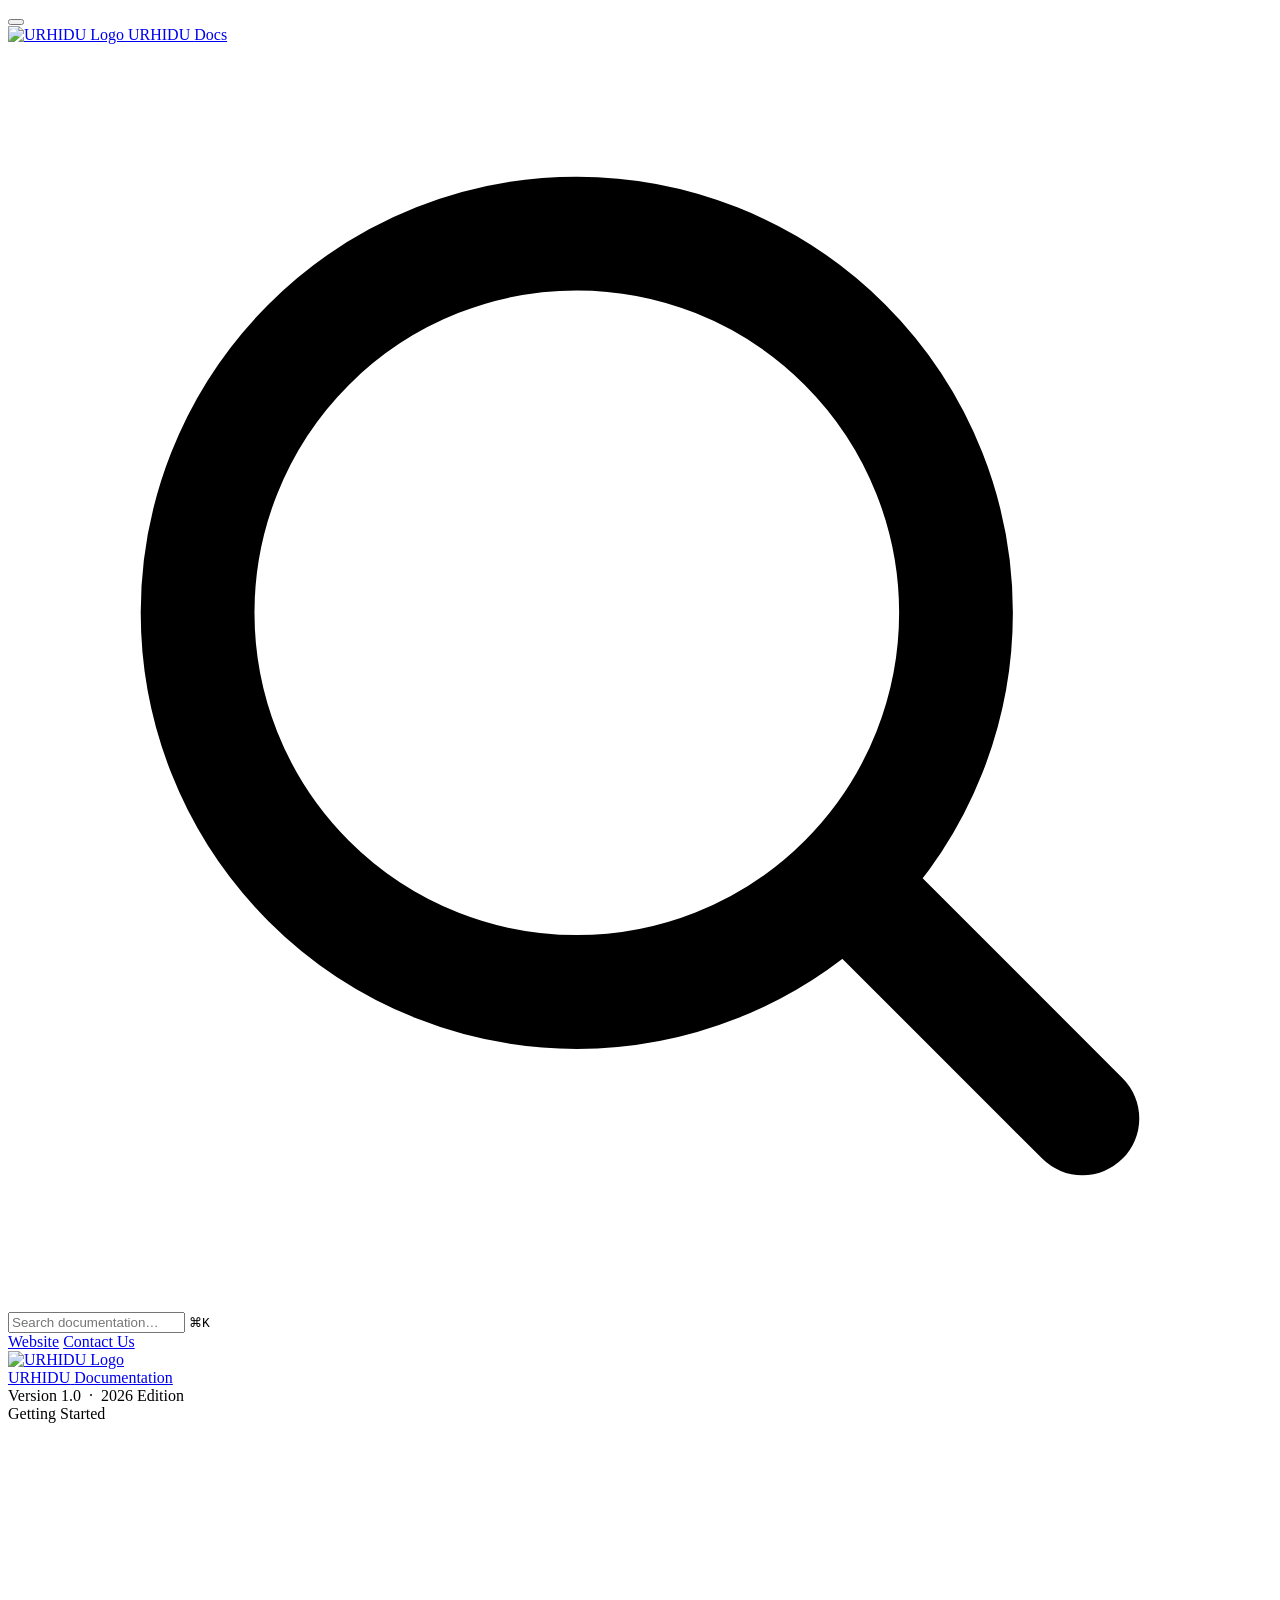
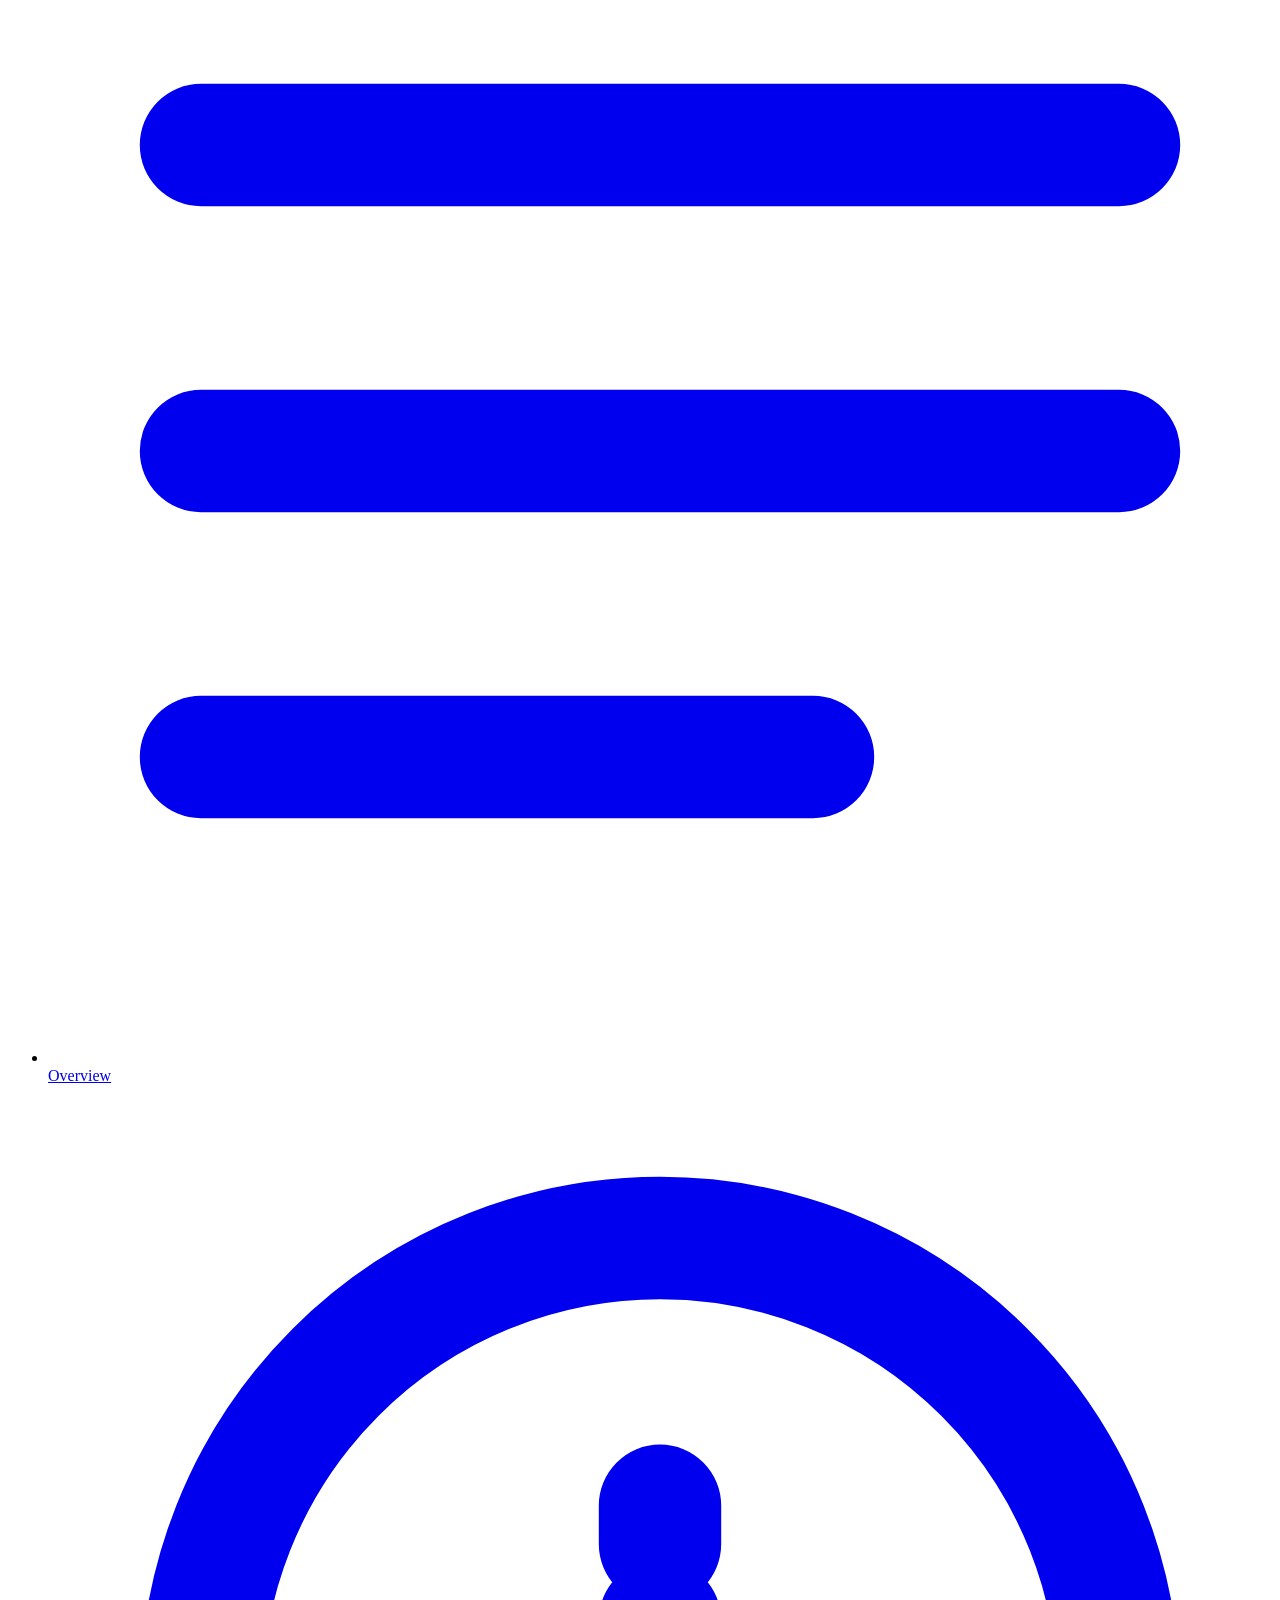
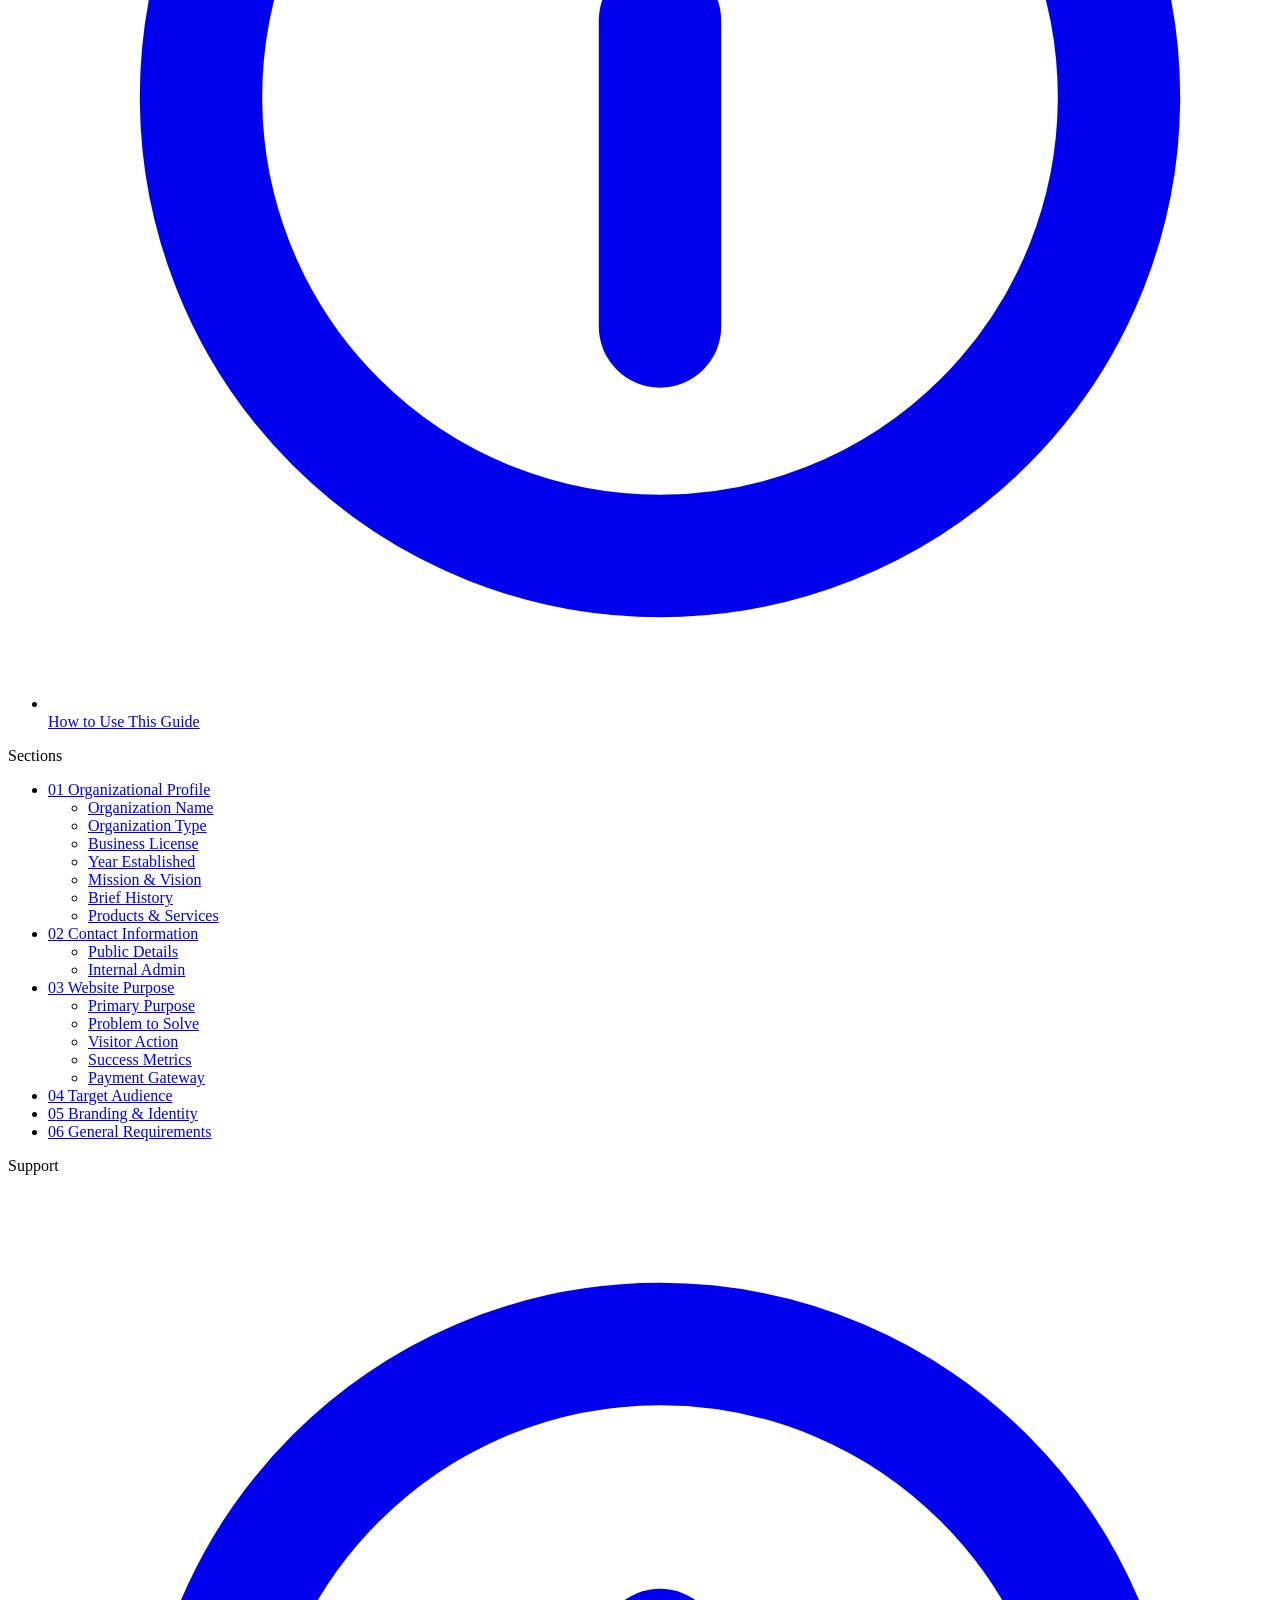
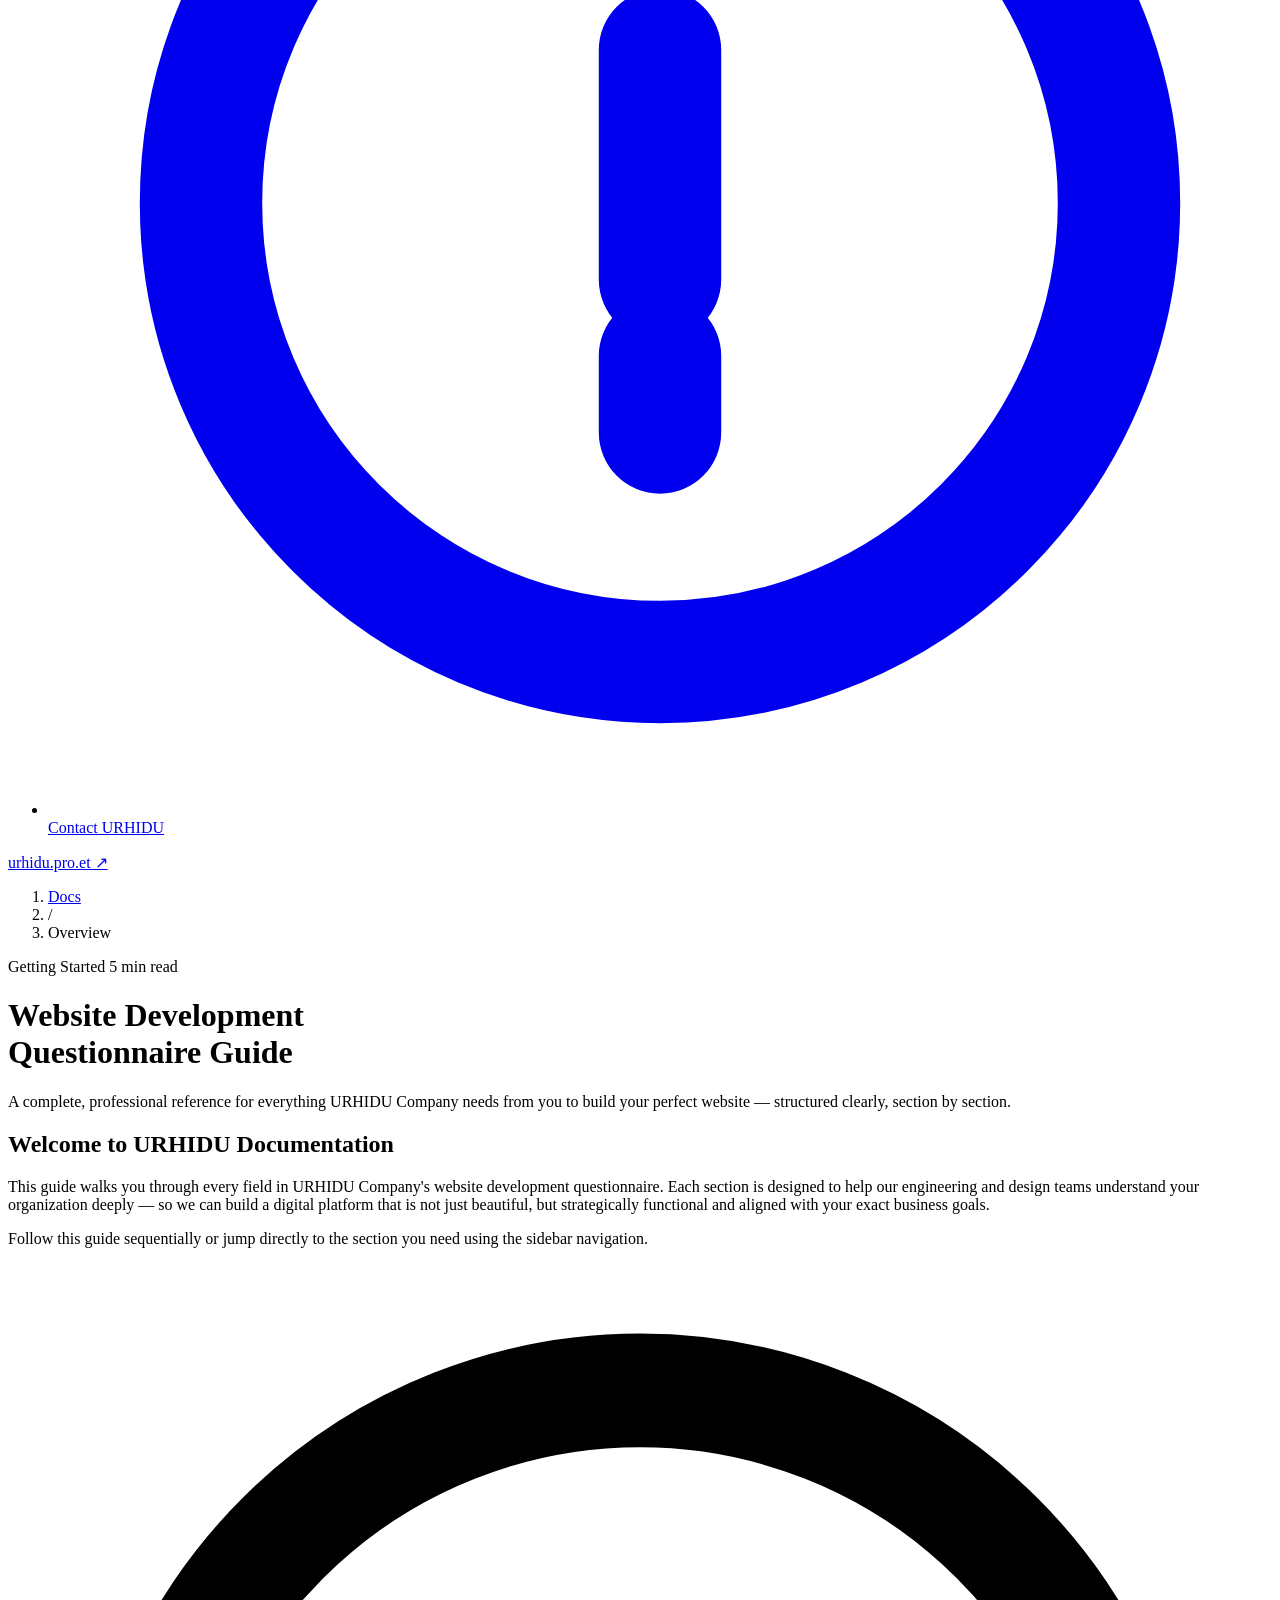
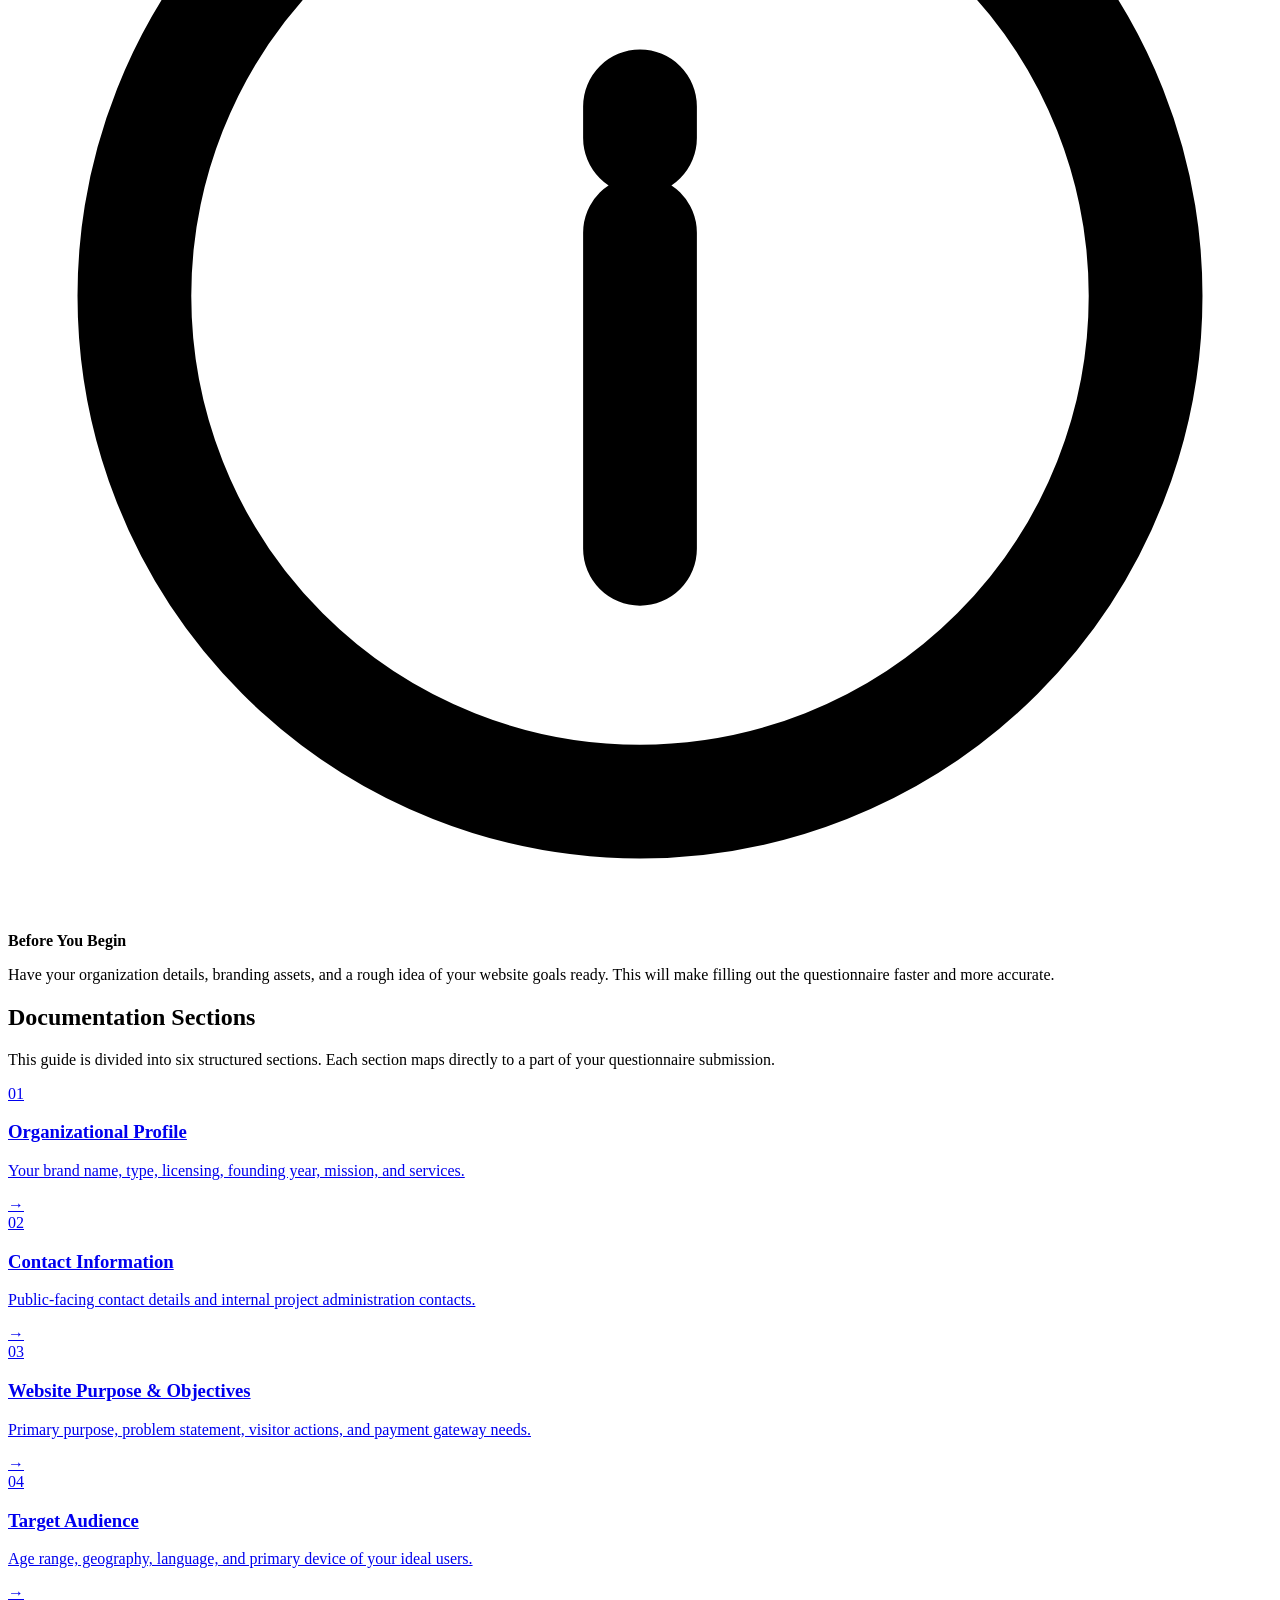
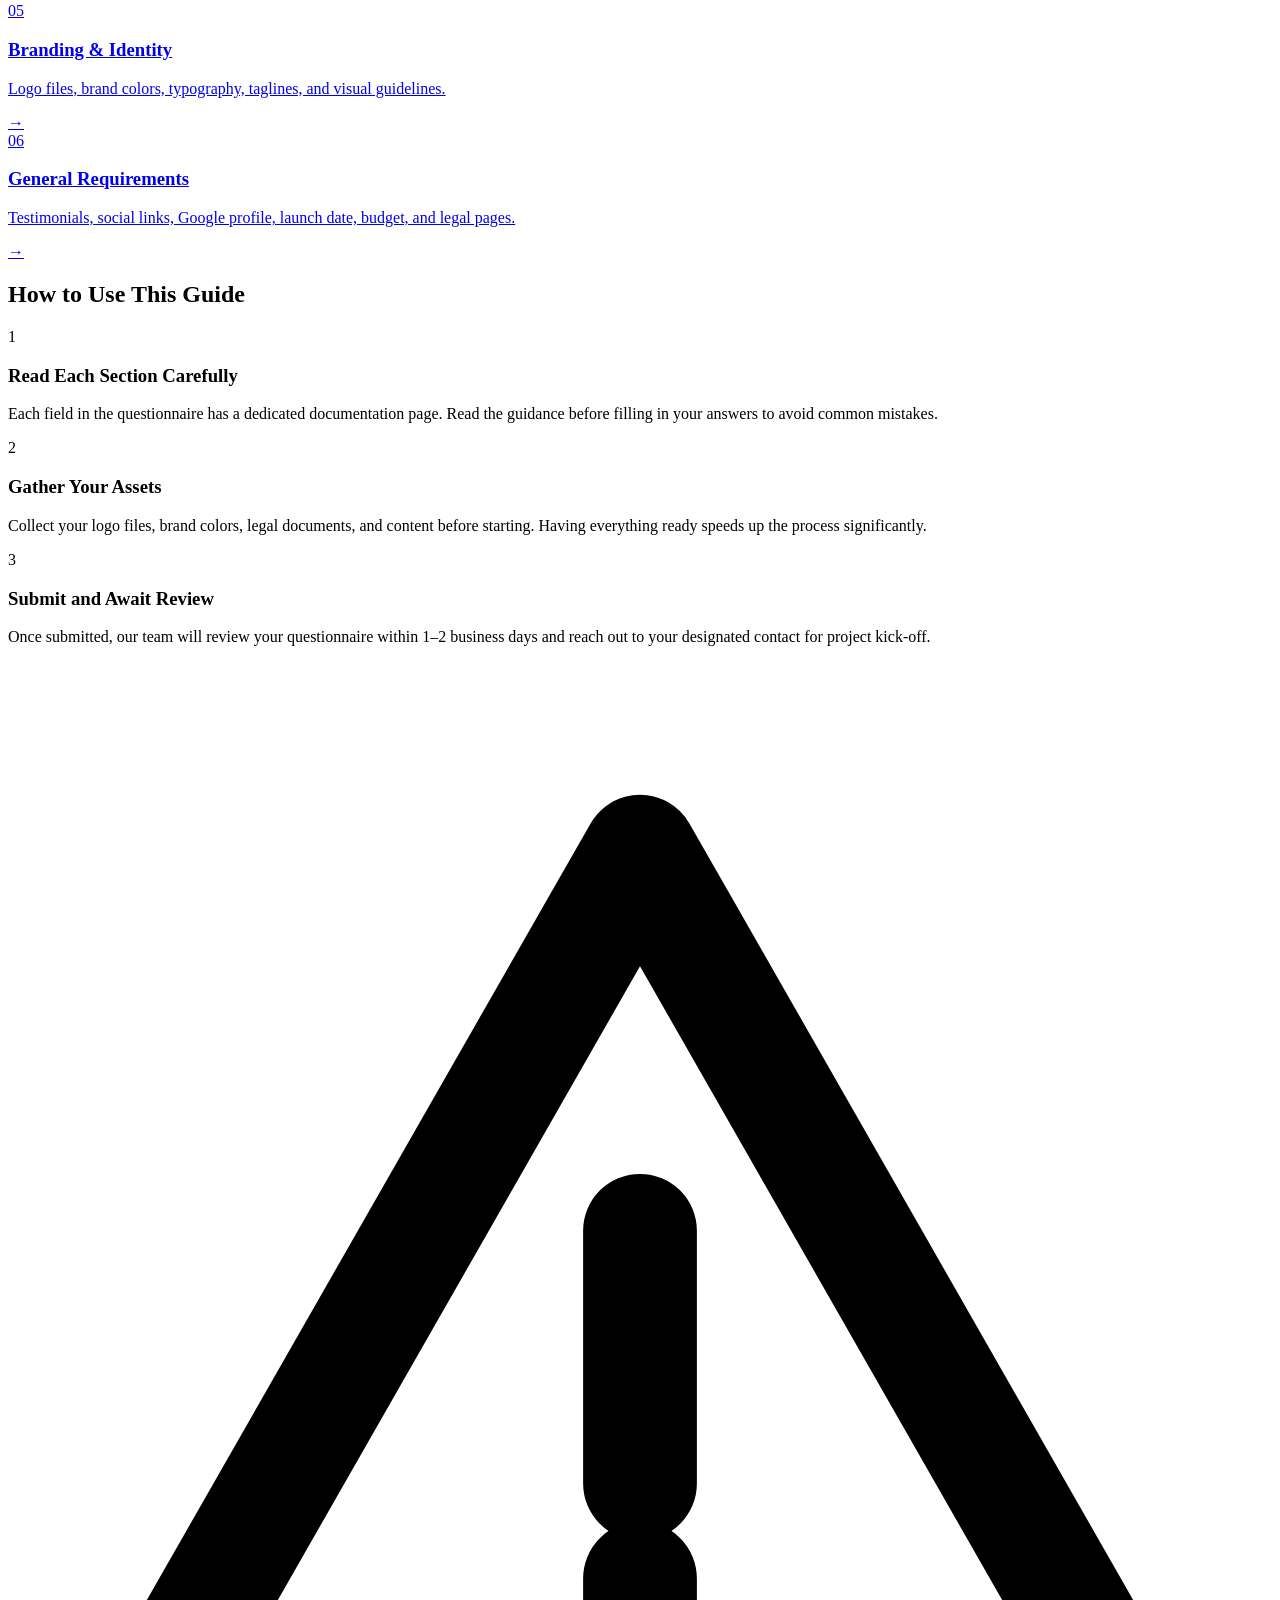
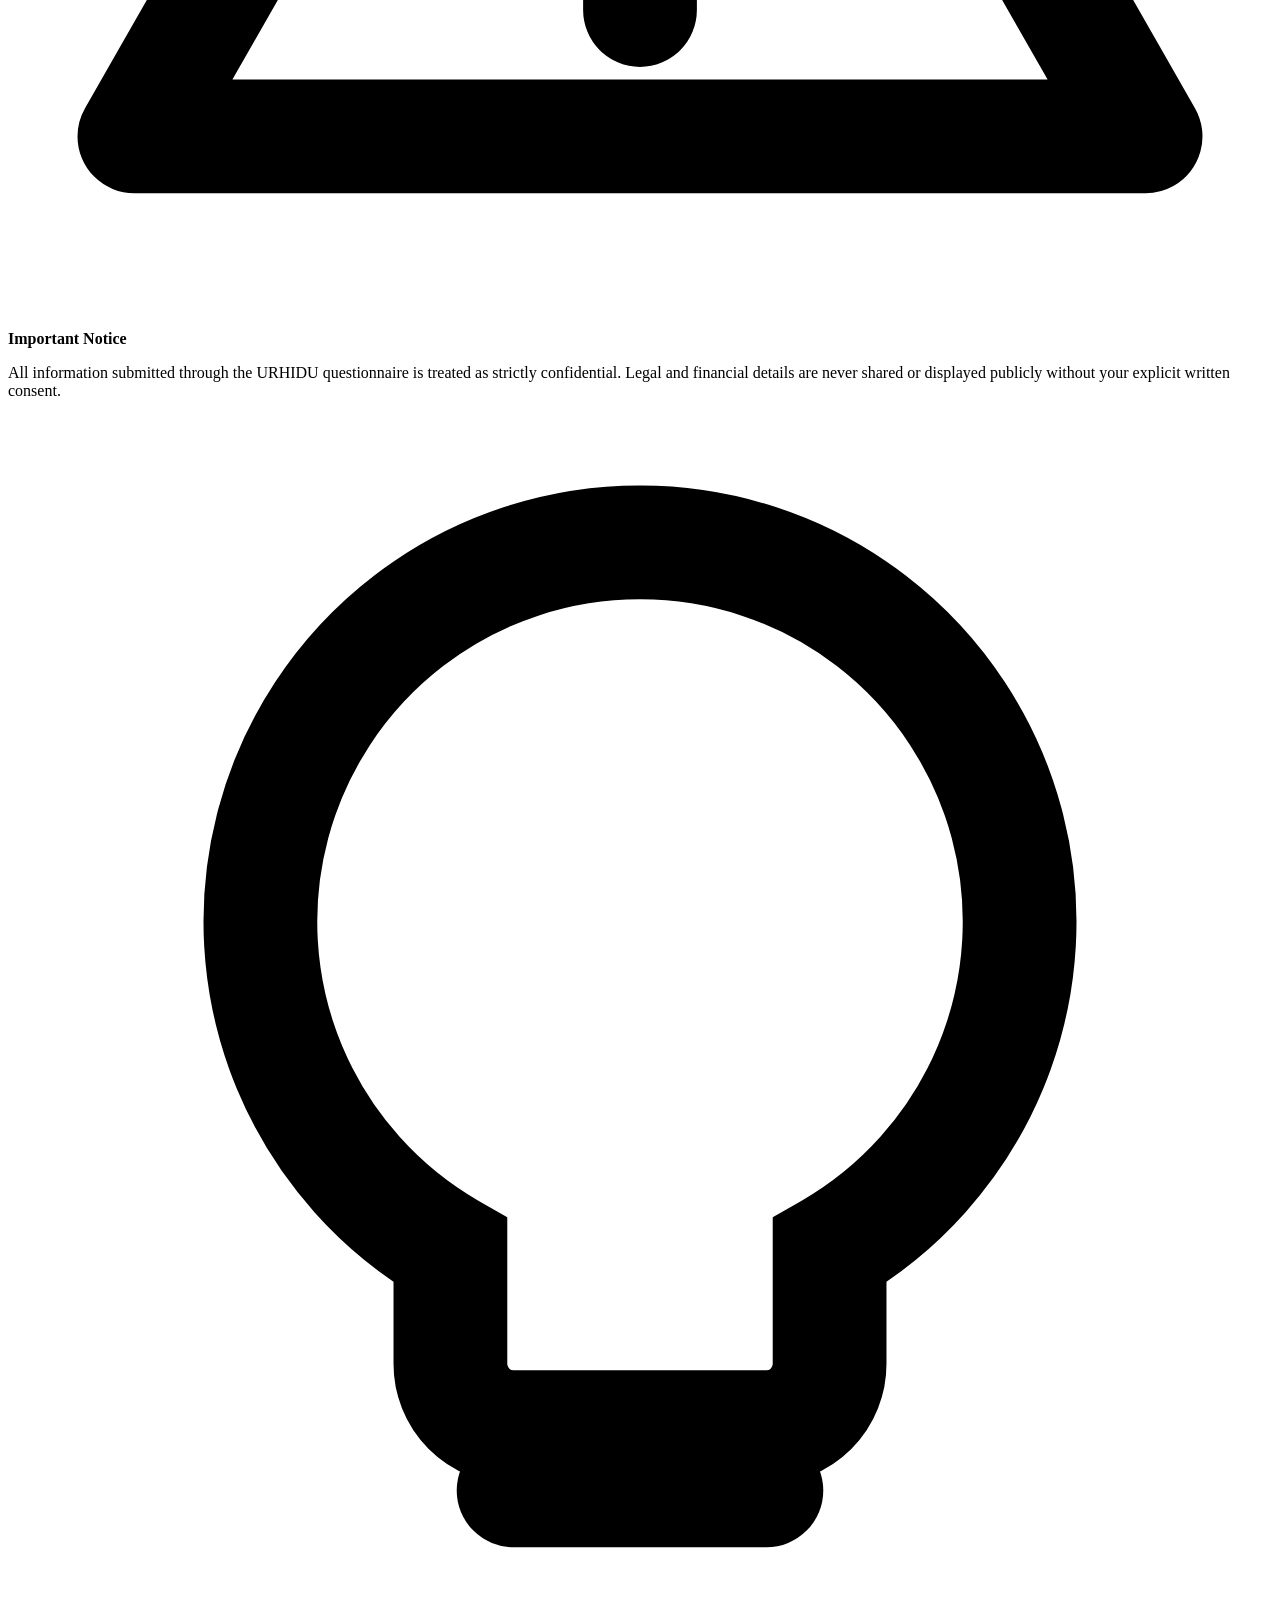
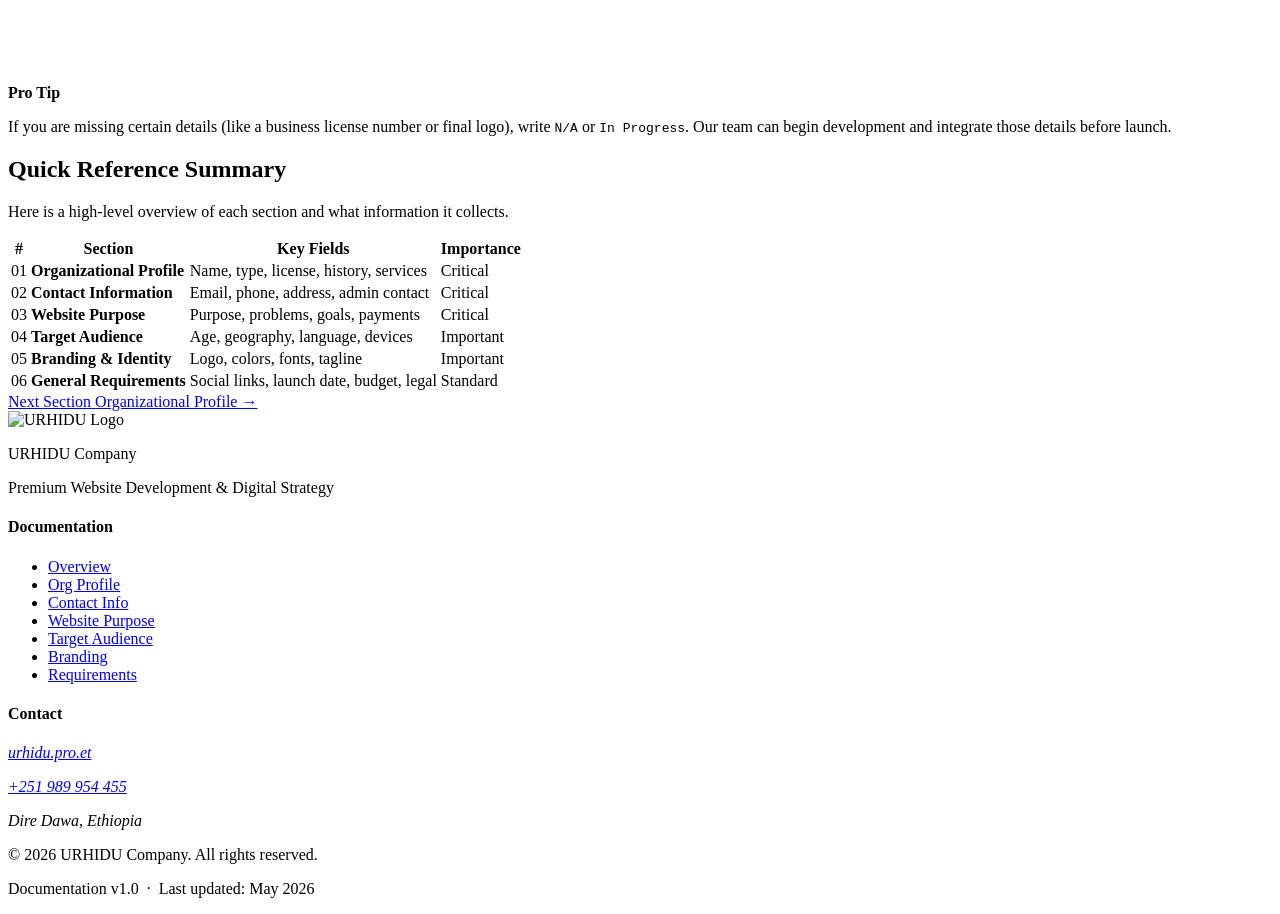
==== index.html @ 6d2ce24e "Add files via upload" ====
<!DOCTYPE html>
<html lang="en">
<head>
  <meta charset="UTF-8" />
  <meta name="viewport" content="width=device-width, initial-scale=1.0" />
  <meta name="description" content="URHIDU Company – Website Development Questionnaire Guide. Professional documentation for clients and partners." />
  <meta name="author" content="URHIDU Company" />
  <meta property="og:title" content="URHIDU Docs – Website Development Questionnaire Guide" />
  <meta property="og:description" content="Complete documentation for URHIDU Company's website development questionnaire process." />
  <meta property="og:type" content="website" />
  <meta property="og:url" content="https://urhidu.pro.et/docs" />
  <title>URHIDU Docs – Website Development Questionnaire</title>
  <link rel="icon" type="image/png" href="assets/logo/logo.png" />
  <link rel="preconnect" href="https://fonts.googleapis.com" />
  <link rel="preconnect" href="https://fonts.gstatic.com" crossorigin />
  <link href="https://fonts.googleapis.com/css2?family=Poppins:wght@300;400;500;600;700&family=Lato:wght@300;400;700&display=swap" rel="stylesheet" />
  <link rel="stylesheet" href="css/style.css" />
  <link rel="stylesheet" href="css/layout.css" />
  <link rel="stylesheet" href="css/components.css" />
  <link rel="stylesheet" href="css/typography.css" />
  <link rel="stylesheet" href="css/responsive.css" />
</head>
<body>

  <!-- TOP HEADER -->
<header class="site-header" role="banner">
    <div class="header-inner">
      <!-- 1. Mobile Menu Button -->
      <button class="menu-toggle" id="menuToggle" aria-label="Toggle navigation" aria-expanded="false">
        <span class="hamburger-line"></span><span class="hamburger-line"></span><span class="hamburger-line"></span>
      </button>

      <!-- 2. Brand & Logo Area (Updated with your 3D PNG Logo) -->
      <div class="header-brand">
        <a href="../index.html" class="header-logo-link" aria-label="URHIDU Docs Home">
          <img src="../assets/logo/logo.png" alt="URHIDU Logo" class="header-logo-svg" />
          <span class="header-brand-name">URHIDU <span class="header-brand-suffix">Docs</span></span>
        </a>
      </div>

      <!-- 3. Search Bar Area (Updated with Dropdown Container) -->
      <div class="header-search-wrap">
        <div class="search-box" role="search">
          <!-- Search Icon -->
          <svg class="search-icon" viewBox="0 0 20 20" fill="none"><circle cx="9" cy="9" r="6" stroke="currentColor" stroke-width="1.8"/><path d="M13.5 13.5L17 17" stroke="currentColor" stroke-width="1.8" stroke-linecap="round"/></svg>
          
          <!-- Input field updated with id="globalSearchInput" -->
          <input type="search" id="globalSearchInput" class="search-input" placeholder="Search documentation…" aria-label="Search documentation" autocomplete="off" />
          <kbd class="search-kbd">⌘K</kbd>
          
          <!-- NEW: This is where the JS will inject the search results -->
          <div id="searchResults" class="search-results-dropdown"></div>
        </div>
      </div>

      <!-- 4. Action Buttons -->
      <nav class="header-actions">
        <a href="https://urhidu.pro.et" class="btn btn-ghost btn-sm" target="_blank" rel="noopener">Website</a>
        <a href="contact-information.html" class="btn btn-gold btn-sm">Contact Us</a>
      </nav>
    </div>
  </header>

  <!-- LAYOUT WRAPPER -->
  <div class="layout-wrapper">

    <!-- SIDEBAR OVERLAY -->
    <div class="sidebar-overlay" id="sidebarOverlay" aria-hidden="true"></div>

    <!-- LEFT SIDEBAR -->
    <aside class="sidebar" id="sidebar" role="navigation" aria-label="Documentation navigation">
      <div class="sidebar-inner">
        <div class="sidebar-logo-wrap">
          <a href="index.html" class="sidebar-logo-link">
           <img src="../assets/logo/logo.png" alt="URHIDU Logo" class="sidebar-logo-svg" />
            <div class="sidebar-brand-text">
              <span class="sidebar-brand-name">URHIDU</span>
              <span class="sidebar-brand-sub">Documentation</span>
            </div>
          </a>
        </div>

        <div class="sidebar-version-badge">
          <span class="version-dot"></span>
          <span>Version 1.0 &nbsp;·&nbsp; 2026 Edition</span>
        </div>

        <nav class="sidebar-nav" aria-label="Sections">

          <div class="nav-group">
            <span class="nav-group-label">Getting Started</span>
            <ul class="nav-list" role="list">
              <li class="nav-item nav-item--active">
                <a href="index.html" class="nav-link nav-link--active" aria-current="page">
                  <svg class="nav-icon" viewBox="0 0 16 16" fill="none" aria-hidden="true"><path d="M2 4h12M2 8h12M2 12h8" stroke="currentColor" stroke-width="1.6" stroke-linecap="round"/></svg>
                  Overview
                </a>
              </li>
              <li class="nav-item">
                <a href="#how-to-use" class="nav-link">
                  <svg class="nav-icon" viewBox="0 0 16 16" fill="none" aria-hidden="true"><circle cx="8" cy="8" r="6" stroke="currentColor" stroke-width="1.6"/><path d="M8 7v4M8 5.5v.5" stroke="currentColor" stroke-width="1.6" stroke-linecap="round"/></svg>
                  How to Use This Guide
                </a>
              </li>
            </ul>
          </div>

          <div class="nav-group">
            <span class="nav-group-label">Sections</span>
            <ul class="nav-list" role="list">
              <li class="nav-item">
                <a href="pages/organization-profile.html" class="nav-link">
                  <span class="nav-number">01</span>
                  Organizational Profile
                </a>
                <ul class="nav-sub-list" role="list">
                  <li><a href="pages/organization-profile.html#org-name" class="nav-sub-link">Organization Name</a></li>
                  <li><a href="pages/organization-profile.html#org-type" class="nav-sub-link">Organization Type</a></li>
                  <li><a href="pages/organization-profile.html#license" class="nav-sub-link">Business License</a></li>
                  <li><a href="pages/organization-profile.html#year" class="nav-sub-link">Year Established</a></li>
                  <li><a href="pages/organization-profile.html#mission" class="nav-sub-link">Mission & Vision</a></li>
                  <li><a href="pages/organization-profile.html#history" class="nav-sub-link">Brief History</a></li>
                  <li><a href="pages/organization-profile.html#services" class="nav-sub-link">Products & Services</a></li>
                </ul>
              </li>
              <li class="nav-item">
                <a href="pages/contact-information.html" class="nav-link">
                  <span class="nav-number">02</span>
                  Contact Information
                </a>
                <ul class="nav-sub-list" role="list">
                  <li><a href="pages/contact-information.html#public-contact" class="nav-sub-link">Public Details</a></li>
                  <li><a href="pages/contact-information.html#internal-contact" class="nav-sub-link">Internal Admin</a></li>
                </ul>
              </li>
              <li class="nav-item">
                <a href="pages/website-purpose.html" class="nav-link">
                  <span class="nav-number">03</span>
                  Website Purpose
                </a>
                <ul class="nav-sub-list" role="list">
                  <li><a href="pages/website-purpose.html#primary-purpose" class="nav-sub-link">Primary Purpose</a></li>
                  <li><a href="pages/website-purpose.html#problem" class="nav-sub-link">Problem to Solve</a></li>
                  <li><a href="pages/website-purpose.html#visitor-action" class="nav-sub-link">Visitor Action</a></li>
                  <li><a href="pages/website-purpose.html#success" class="nav-sub-link">Success Metrics</a></li>
                  <li><a href="pages/website-purpose.html#payment" class="nav-sub-link">Payment Gateway</a></li>
                </ul>
              </li>
              <li class="nav-item">
                <a href="pages/target-audience.html" class="nav-link">
                  <span class="nav-number">04</span>
                  Target Audience
                </a>
              </li>
              <li class="nav-item">
                <a href="pages/branding-identity.html" class="nav-link">
                  <span class="nav-number">05</span>
                  Branding & Identity
                </a>
              </li>
              <li class="nav-item">
                <a href="pages/required-questions.html" class="nav-link">
                  <span class="nav-number">06</span>
                  General Requirements
                </a>
              </li>
            </ul>
          </div>

          <div class="nav-group">
            <span class="nav-group-label">Support</span>
            <ul class="nav-list" role="list">
              <li class="nav-item">
                <a href="pages/contact-information.html" class="nav-link">
                  <svg class="nav-icon" viewBox="0 0 16 16" fill="none" aria-hidden="true"><path d="M8 2C4.69 2 2 4.69 2 8s2.69 6 6 6 6-2.69 6-6-2.69-6-6-6zm0 9v-1m0-4v3" stroke="currentColor" stroke-width="1.6" stroke-linecap="round"/></svg>
                  Contact URHIDU
                </a>
              </li>
            </ul>
          </div>

        </nav>

        <div class="sidebar-footer">
          <a href="https://urhidu.pro.et" class="sidebar-footer-link" target="_blank" rel="noopener">urhidu.pro.et ↗</a>
        </div>
      </div>
    </aside>

    <!-- MAIN CONTENT -->
    <main class="main-content" id="main" role="main">
      <div class="content-inner">

        <!-- BREADCRUMB -->
        <nav class="breadcrumb" aria-label="Breadcrumb">
          <ol class="breadcrumb-list" role="list">
            <li class="breadcrumb-item"><a href="index.html" class="breadcrumb-link">Docs</a></li>
            <li class="breadcrumb-sep" aria-hidden="true">/</li>
            <li class="breadcrumb-item breadcrumb-item--current" aria-current="page">Overview</li>
          </ol>
        </nav>

        <!-- ARTICLE HEADER -->
        <header class="article-header">
          <div class="article-meta">
            <span class="article-tag">Getting Started</span>
            <span class="article-read-time">5 min read</span>
          </div>
          <h1 class="article-title">Website Development<br/>Questionnaire Guide</h1>
          <p class="article-subtitle">A complete, professional reference for everything URHIDU Company needs from you to build your perfect website — structured clearly, section by section.</p>
          <div class="article-divider" aria-hidden="true"></div>
        </header>

        <!-- INTRO CONTENT -->
        <section class="content-section" aria-labelledby="intro-heading">
          <h2 class="section-heading" id="intro-heading">Welcome to URHIDU Documentation</h2>
          <p class="body-text">This guide walks you through every field in URHIDU Company's website development questionnaire. Each section is designed to help our engineering and design teams understand your organization deeply — so we can build a digital platform that is not just beautiful, but strategically functional and aligned with your exact business goals.</p>
          <p class="body-text">Follow this guide sequentially or jump directly to the section you need using the sidebar navigation.</p>
        </section>

        <!-- INFO BOX -->
        <div class="info-box" role="note">
          <div class="info-box-icon" aria-hidden="true">
            <svg viewBox="0 0 20 20" fill="none"><circle cx="10" cy="10" r="8" stroke="currentColor" stroke-width="1.8"/><path d="M10 9v5M10 7v.5" stroke="currentColor" stroke-width="1.8" stroke-linecap="round"/></svg>
          </div>
          <div class="info-box-content">
            <strong class="info-box-title">Before You Begin</strong>
            <p>Have your organization details, branding assets, and a rough idea of your website goals ready. This will make filling out the questionnaire faster and more accurate.</p>
          </div>
        </div>

        <!-- SECTION CARDS GRID -->
        <section class="content-section" aria-labelledby="sections-heading">
          <h2 class="section-heading" id="sections-heading">Documentation Sections</h2>
          <p class="body-text">This guide is divided into six structured sections. Each section maps directly to a part of your questionnaire submission.</p>

          <div class="card-grid">
            <a href="pages/organization-profile.html" class="doc-card">
              <div class="doc-card-number">01</div>
              <h3 class="doc-card-title">Organizational Profile</h3>
              <p class="doc-card-desc">Your brand name, type, licensing, founding year, mission, and services.</p>
              <span class="doc-card-arrow" aria-hidden="true">→</span>
            </a>
            <a href="pages/contact-information.html" class="doc-card">
              <div class="doc-card-number">02</div>
              <h3 class="doc-card-title">Contact Information</h3>
              <p class="doc-card-desc">Public-facing contact details and internal project administration contacts.</p>
              <span class="doc-card-arrow" aria-hidden="true">→</span>
            </a>
            <a href="pages/website-purpose.html" class="doc-card">
              <div class="doc-card-number">03</div>
              <h3 class="doc-card-title">Website Purpose & Objectives</h3>
              <p class="doc-card-desc">Primary purpose, problem statement, visitor actions, and payment gateway needs.</p>
              <span class="doc-card-arrow" aria-hidden="true">→</span>
            </a>
            <a href="pages/target-audience.html" class="doc-card">
              <div class="doc-card-number">04</div>
              <h3 class="doc-card-title">Target Audience</h3>
              <p class="doc-card-desc">Age range, geography, language, and primary device of your ideal users.</p>
              <span class="doc-card-arrow" aria-hidden="true">→</span>
            </a>
            <a href="pages/branding-identity.html" class="doc-card">
              <div class="doc-card-number">05</div>
              <h3 class="doc-card-title">Branding & Identity</h3>
              <p class="doc-card-desc">Logo files, brand colors, typography, taglines, and visual guidelines.</p>
              <span class="doc-card-arrow" aria-hidden="true">→</span>
            </a>
            <a href="pages/required-questions.html" class="doc-card">
              <div class="doc-card-number">06</div>
              <h3 class="doc-card-title">General Requirements</h3>
              <p class="doc-card-desc">Testimonials, social links, Google profile, launch date, budget, and legal pages.</p>
              <span class="doc-card-arrow" aria-hidden="true">→</span>
            </a>
          </div>
        </section>

        <!-- HOW TO USE -->
        <section class="content-section" id="how-to-use" aria-labelledby="howto-heading">
          <h2 class="section-heading" id="howto-heading">How to Use This Guide</h2>

          <div class="step-guide">
            <div class="step-item">
              <div class="step-number" aria-hidden="true">1</div>
              <div class="step-body">
                <h3 class="step-title">Read Each Section Carefully</h3>
                <p class="step-desc">Each field in the questionnaire has a dedicated documentation page. Read the guidance before filling in your answers to avoid common mistakes.</p>
              </div>
            </div>
            <div class="step-item">
              <div class="step-number" aria-hidden="true">2</div>
              <div class="step-body">
                <h3 class="step-title">Gather Your Assets</h3>
                <p class="step-desc">Collect your logo files, brand colors, legal documents, and content before starting. Having everything ready speeds up the process significantly.</p>
              </div>
            </div>
            <div class="step-item">
              <div class="step-number" aria-hidden="true">3</div>
              <div class="step-body">
                <h3 class="step-title">Submit and Await Review</h3>
                <p class="step-desc">Once submitted, our team will review your questionnaire within 1–2 business days and reach out to your designated contact for project kick-off.</p>
              </div>
            </div>
          </div>
        </section>

        <!-- WARNING BOX -->
        <div class="warning-box" role="alert">
          <div class="warning-box-icon" aria-hidden="true">
            <svg viewBox="0 0 20 20" fill="none"><path d="M10 3L18 17H2L10 3z" stroke="currentColor" stroke-width="1.8" stroke-linejoin="round"/><path d="M10 9v4M10 14.5v.5" stroke="currentColor" stroke-width="1.8" stroke-linecap="round"/></svg>
          </div>
          <div class="warning-box-content">
            <strong class="warning-box-title">Important Notice</strong>
            <p>All information submitted through the URHIDU questionnaire is treated as strictly confidential. Legal and financial details are never shared or displayed publicly without your explicit written consent.</p>
          </div>
        </div>

        <!-- TIP BOX -->
        <div class="tip-box" role="note">
          <div class="tip-box-icon" aria-hidden="true">
            <svg viewBox="0 0 20 20" fill="none"><path d="M10 2a6 6 0 0 1 3 11.2V15a1 1 0 0 1-1 1H8a1 1 0 0 1-1-1v-1.8A6 6 0 0 1 10 2z" stroke="currentColor" stroke-width="1.8"/><path d="M8 17h4" stroke="currentColor" stroke-width="1.8" stroke-linecap="round"/></svg>
          </div>
          <div class="tip-box-content">
            <strong class="tip-box-title">Pro Tip</strong>
            <p>If you are missing certain details (like a business license number or final logo), write <code class="inline-code">N/A</code> or <code class="inline-code">In Progress</code>. Our team can begin development and integrate those details before launch.</p>
          </div>
        </div>

        <!-- QUICK REFERENCE TABLE -->
        <section class="content-section" aria-labelledby="table-heading">
          <h2 class="section-heading" id="table-heading">Quick Reference Summary</h2>
          <p class="body-text">Here is a high-level overview of each section and what information it collects.</p>

          <div class="table-wrap" role="region" aria-label="Sections summary table" tabindex="0">
            <table class="data-table">
              <thead>
                <tr>
                  <th scope="col">#</th>
                  <th scope="col">Section</th>
                  <th scope="col">Key Fields</th>
                  <th scope="col">Importance</th>
                </tr>
              </thead>
              <tbody>
                <tr>
                  <td><span class="table-badge">01</span></td>
                  <td><strong>Organizational Profile</strong></td>
                  <td>Name, type, license, history, services</td>
                  <td><span class="importance-high">Critical</span></td>
                </tr>
                <tr>
                  <td><span class="table-badge">02</span></td>
                  <td><strong>Contact Information</strong></td>
                  <td>Email, phone, address, admin contact</td>
                  <td><span class="importance-high">Critical</span></td>
                </tr>
                <tr>
                  <td><span class="table-badge">03</span></td>
                  <td><strong>Website Purpose</strong></td>
                  <td>Purpose, problems, goals, payments</td>
                  <td><span class="importance-high">Critical</span></td>
                </tr>
                <tr>
                  <td><span class="table-badge">04</span></td>
                  <td><strong>Target Audience</strong></td>
                  <td>Age, geography, language, devices</td>
                  <td><span class="importance-med">Important</span></td>
                </tr>
                <tr>
                  <td><span class="table-badge">05</span></td>
                  <td><strong>Branding & Identity</strong></td>
                  <td>Logo, colors, fonts, tagline</td>
                  <td><span class="importance-med">Important</span></td>
                </tr>
                <tr>
                  <td><span class="table-badge">06</span></td>
                  <td><strong>General Requirements</strong></td>
                  <td>Social links, launch date, budget, legal</td>
                  <td><span class="importance-low">Standard</span></td>
                </tr>
              </tbody>
            </table>
          </div>
        </section>

        <!-- ARTICLE NAV -->
        <nav class="article-nav" aria-label="Article navigation">
          <div class="article-nav-placeholder"></div>
          <a href="pages/organization-profile.html" class="article-nav-next">
            <span class="article-nav-label">Next Section</span>
            <span class="article-nav-title">Organizational Profile →</span>
          </a>
        </nav>

      </div><!-- /.content-inner -->
    </main>

  </div><!-- /.layout-wrapper -->

  <!-- FOOTER -->
<footer class="site-footer" role="contentinfo">
    <div class="footer-inner">
      
      <div class="footer-brand">
        <!-- Updated: Your new 3D PNG logo replacing the SVG -->
        <img src="assets/logo/logo.png" alt="URHIDU Logo" class="footer-logo" />
        
        <div>
          <p class="footer-company">URHIDU Company</p>
          <p class="footer-tagline">Premium Website Development &amp; Digital Strategy</p>
        </div>
      </div>
      
      <div class="footer-links-grid">
        <div class="footer-col">
          <h4 class="footer-col-title">Documentation</h4>
          <ul class="footer-link-list" role="list">
            <li><a href="../index.html" class="footer-link">Overview</a></li>
            <li><a href="organization-profile.html" class="footer-link">Org Profile</a></li>
            <li><a href="contact-information.html" class="footer-link">Contact Info</a></li>
            <li><a href="website-purpose.html" class="footer-link">Website Purpose</a></li>
            <li><a href="target-audience.html" class="footer-link">Target Audience</a></li>
            <li><a href="branding-identity.html" class="footer-link">Branding</a></li>
            <li><a href="required-questions.html" class="footer-link">Requirements</a></li>
          </ul>
        </div>
        
        <div class="footer-col">
          <h4 class="footer-col-title">Contact</h4>
          <address class="footer-address">
            <p><a href="https://urhidu.pro.et" class="footer-link" target="_blank" rel="noopener">urhidu.pro.et</a></p>
            <p><a href="tel:+251989954455" class="footer-link">+251 989 954 455</a></p>
            <p>Dire Dawa, Ethiopia</p>
          </address>
        </div>
      </div>
      
    </div>
    
    <div class="footer-bottom">
      <p class="footer-copy">© 2026 URHIDU Company. All rights reserved.</p>
      <p class="footer-meta">Documentation v1.0 &nbsp;·&nbsp; Last updated: May 2026</p>
    </div>
  </footer>

  <script>
    // Sidebar toggle
    const menuToggle = document.getElementById('menuToggle');
    const sidebar = document.getElementById('sidebar');
    const overlay = document.getElementById('sidebarOverlay');
    function toggleSidebar(open) {
      sidebar.classList.toggle('sidebar--open', open);
      overlay.classList.toggle('overlay--visible', open);
      menuToggle.setAttribute('aria-expanded', String(open));
      document.body.classList.toggle('no-scroll', open);
    }
    menuToggle.addEventListener('click', () => {
      const isOpen = sidebar.classList.contains('sidebar--open');
      toggleSidebar(!isOpen);
    });
    overlay.addEventListener('click', () => toggleSidebar(false));
    // Sidebar sub-nav toggle
    document.querySelectorAll('.nav-link').forEach(link => {
      link.addEventListener('click', function() {
        const parent = this.closest('.nav-item');
        if (parent && parent.querySelector('.nav-sub-list')) {
          parent.classList.toggle('nav-item--expanded');
        }
      });
    });
  </script>
  
  <script src="/js/search.js"></script>


</body>
</html>
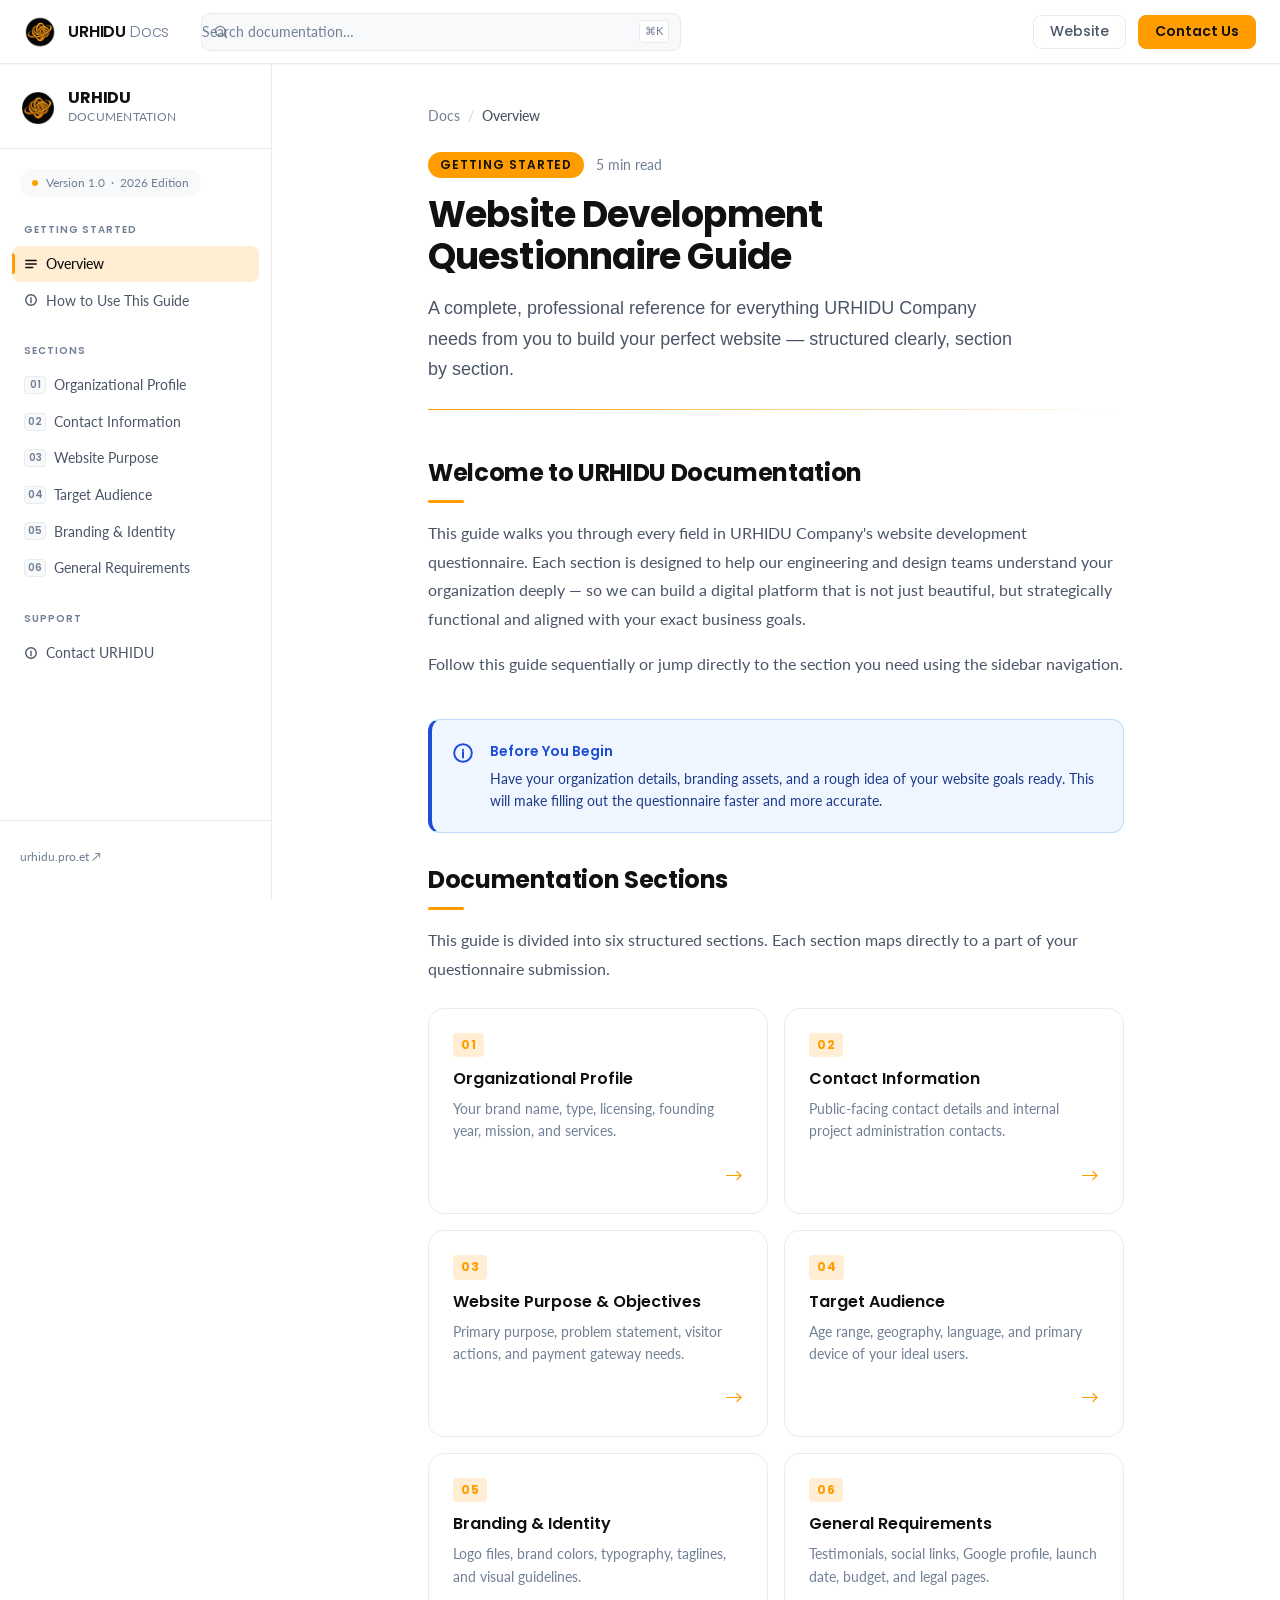
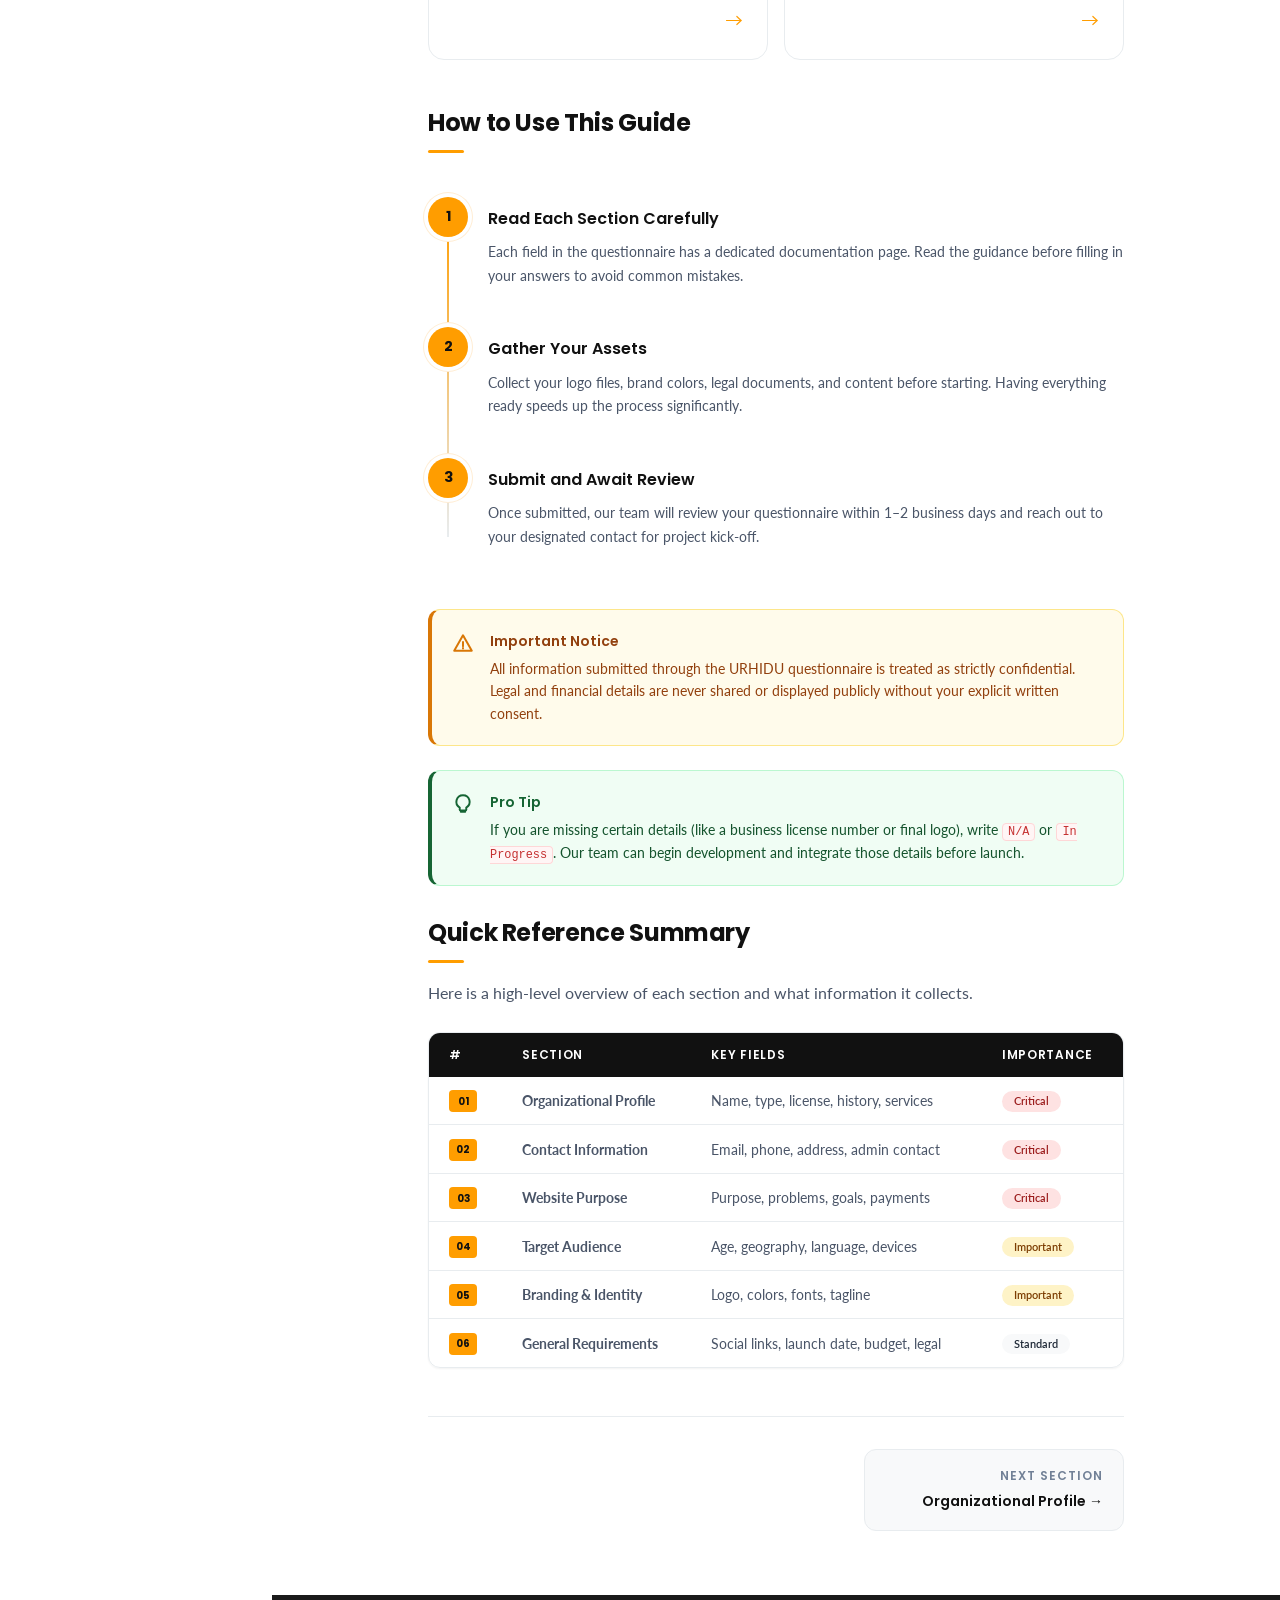
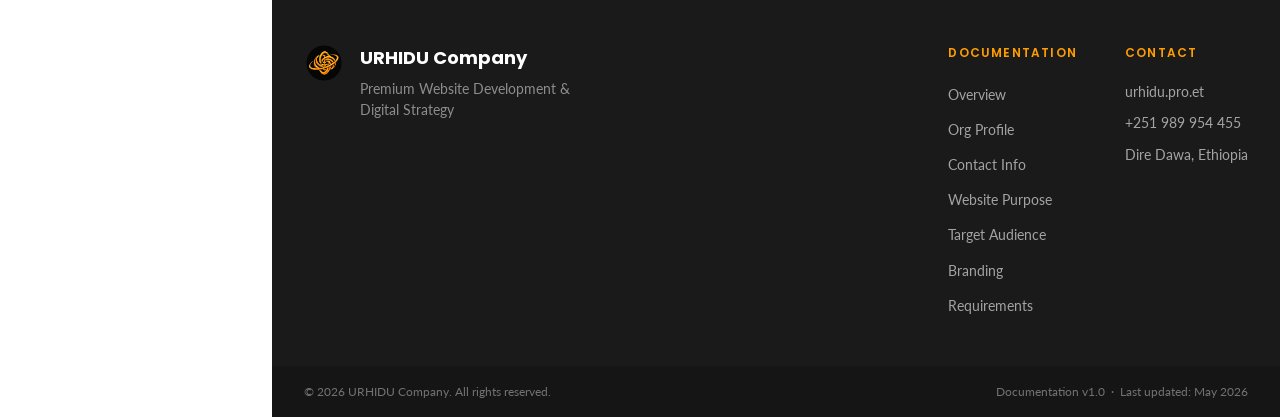
==== commit f81603ba: "Home page" ====
--- a/index.html
+++ b/index.html
@@ -32,8 +32,8 @@
 
       <!-- 2. Brand & Logo Area (Updated with your 3D PNG Logo) -->
       <div class="header-brand">
-        <a href="../index.html" class="header-logo-link" aria-label="URHIDU Docs Home">
-          <img src="../assets/logo/logo.png" alt="URHIDU Logo" class="header-logo-svg" />
+        <a href="index.html" class="header-logo-link" aria-label="URHIDU Docs Home">
+          <img src="assets/logo/logo.png" alt="URHIDU Logo" class="header-logo-svg" />
           <span class="header-brand-name">URHIDU <span class="header-brand-suffix">Docs</span></span>
         </a>
       </div>
--- a/css/style.css
+++ b/css/style.css
@@ -0,0 +1,167 @@
+/* ============================================================
+   css/style.css — URHIDU Documentation
+   CSS Variables, Reset, Base
+   ============================================================ */
+
+:root {
+  /* Brand Colors */
+  --color-gold:          #FF9D00;
+  --color-gold-light:    #FFEDD4;
+  --color-gold-dark:     #FF9D00;
+  --color-dark:          #111111;
+  --color-dark-soft:     #1A1A1A;
+  --color-surface:       #F8F9FA;
+  --color-white:         #FFFFFF;
+
+  /* Text Colors */
+  --color-text-primary:   #111111;
+  --color-text-secondary: #4A5568;
+  --color-text-muted:     #718096;
+  --color-text-inverse:   #FFFFFF;
+
+  /* Border & Dividers */
+  --color-border:         #E8ECEF;
+  --color-border-strong:  #D0D5DD;
+
+  /* Status Colors */
+  --color-info-bg:        #EFF6FF;
+  --color-info-border:    #BFDBFE;
+  --color-info-text:      #1D4ED8;
+  --color-warning-bg:     #FFFBEB;
+  --color-warning-border: #FDE68A;
+  --color-warning-text:   #92400E;
+  --color-tip-bg:         #F0FDF4;
+  --color-tip-border:     #BBF7D0;
+  --color-tip-text:       #166534;
+
+  /* Typography */
+  --font-primary:    'Poppins', sans-serif;
+  --font-body:       'Lato', sans-serif;
+
+  /* Font Sizes */
+  --text-xs:   0.75rem;
+  --text-sm:   0.875rem;
+  --text-base: 1rem;
+  --text-lg:   1.125rem;
+  --text-xl:   1.25rem;
+  --text-2xl:  1.5rem;
+  --text-3xl:  1.875rem;
+  --text-4xl:  2.25rem;
+  --text-5xl:  3rem;
+
+  /* Font Weights */
+  --weight-light:    300;
+  --weight-regular:  400;
+  --weight-medium:   500;
+  --weight-semibold: 600;
+  --weight-bold:     700;
+
+  /* Spacing */
+  --space-1:  0.25rem;
+  --space-2:  0.5rem;
+  --space-3:  0.75rem;
+  --space-4:  1rem;
+  --space-5:  1.25rem;
+  --space-6:  1.5rem;
+  --space-8:  2rem;
+  --space-10: 2.5rem;
+  --space-12: 3rem;
+  --space-16: 4rem;
+  --space-20: 5rem;
+  --space-24: 6rem;
+
+  /* Border Radius */
+  --radius-sm:   4px;
+  --radius-md:   8px;
+  --radius-lg:   12px;
+  --radius-xl:   16px;
+  --radius-full: 9999px;
+
+  /* Shadows */
+  --shadow-xs:  0 1px 2px rgba(0,0,0,0.05);
+  --shadow-sm:  0 1px 4px rgba(0,0,0,0.07), 0 2px 8px rgba(0,0,0,0.04);
+  --shadow-md:  0 4px 12px rgba(0,0,0,0.08), 0 1px 3px rgba(0,0,0,0.06);
+  --shadow-lg:  0 10px 30px rgba(0,0,0,0.10), 0 2px 8px rgba(0,0,0,0.06);
+  --shadow-gold: 0 4px 20px rgba(255,215,0,0.25);
+
+  /* Transitions */
+  --transition-fast:   150ms ease;
+  --transition-base:   200ms ease;
+  --transition-slow:   300ms ease;
+
+  /* Layout */
+  --sidebar-width:    272px;
+  --header-height:    64px;
+  --content-max:      760px;
+}
+
+/* ============================================================
+   RESET & BASE
+   ============================================================ */
+
+*, *::before, *::after {
+  box-sizing: border-box;
+  margin: 0;
+  padding: 0;
+}
+
+html {
+  scroll-behavior: smooth;
+  -webkit-text-size-adjust: 100%;
+}
+
+body {
+  font-family: var(--font-body);
+  font-size: var(--text-base);
+  line-height: 1.7;
+  color: var(--color-text-primary);
+  background-color: var(--color-white);
+  -webkit-font-smoothing: antialiased;
+  -moz-osx-font-smoothing: grayscale;
+}
+
+body.no-scroll {
+  overflow: hidden;
+}
+
+/* Screen-reader only */
+.sr-only {
+  position: absolute;
+  width: 1px;
+  height: 1px;
+  padding: 0;
+  margin: -1px;
+  overflow: hidden;
+  clip: rect(0,0,0,0);
+  white-space: nowrap;
+  border: 0;
+}
+
+a {
+  color: inherit;
+  text-decoration: none;
+}
+
+ul, ol {
+  list-style: none;
+}
+
+img, svg {
+  display: block;
+  max-width: 100%;
+}
+
+button {
+  cursor: pointer;
+  border: none;
+  background: none;
+  font-family: inherit;
+}
+
+address {
+  font-style: normal;
+}
+
+code {
+  font-family: 'SF Mono', 'Fira Code', 'Fira Mono', 'Roboto Mono', monospace;
+}
--- a/css/layout.css
+++ b/css/layout.css
@@ -0,0 +1,746 @@
+/* ============================================================
+   css/layout.css — URHIDU Documentation
+   Header, Sidebar, Layout, Footer
+   ============================================================ */
+
+/* ============================================================
+   HEADER
+   ============================================================ */
+
+.site-header {
+  position: fixed;
+  top: 0;
+  left: 0;
+  right: 0;
+  z-index: 100;
+  height: var(--header-height);
+  background: var(--color-white);
+  border-bottom: 1px solid var(--color-border);
+  box-shadow: var(--shadow-xs);
+}
+
+.header-inner {
+  display: flex;
+  align-items: center;
+  gap: var(--space-4);
+  height: 100%;
+  padding: 0 var(--space-6);
+  max-width: 100%;
+}
+
+/* Hamburger */
+.menu-toggle {
+  display: none;
+  flex-direction: column;
+  justify-content: center;
+  gap: 5px;
+  width: 36px;
+  height: 36px;
+  padding: var(--space-2);
+  border-radius: var(--radius-md);
+  flex-shrink: 0;
+  transition: background var(--transition-fast);
+}
+
+.menu-toggle:hover {
+  background: var(--color-surface);
+}
+
+.hamburger-line {
+  display: block;
+  width: 18px;
+  height: 1.8px;
+  background: var(--color-dark);
+  border-radius: var(--radius-full);
+  transition: transform var(--transition-base);
+}
+
+/* Header brand */
+.header-brand {
+  flex-shrink: 0;
+}
+
+.header-logo-link {
+  display: flex;
+  align-items: center;
+  gap: var(--space-3);
+  transition: opacity var(--transition-fast);
+}
+
+.header-logo-link:hover {
+  opacity: 0.8;
+}
+
+.header-logo-svg {
+  width: 32px;
+  height: 32px;
+  flex-shrink: 0;
+}
+
+.header-brand-name {
+  font-family: var(--font-primary);
+  font-weight: var(--weight-semibold);
+  font-size: var(--text-base);
+  color: var(--color-dark);
+  letter-spacing: -0.01em;
+}
+
+.header-brand-suffix {
+  font-weight: var(--weight-light);
+  color: var(--color-text-muted);
+}
+
+/* Search */
+.header-search-wrap {
+  flex: 1;
+  max-width: 480px;
+  margin: 0 var(--space-4);
+}
+
+.search-box {
+  position: relative;
+  display: flex;
+  align-items: center;
+}
+
+.search-icon {
+  position: absolute;
+  left: var(--space-3);
+  width: 16px;
+  height: 16px;
+  color: var(--color-text-muted);
+  flex-shrink: 0;
+  pointer-events: none;
+}
+
+.search-input {
+  width: 100%;
+  height: 38px;
+  padding: 0 var(--space-10) 0 var(--space-9);
+  font-family: var(--font-body);
+  font-size: var(--text-sm);
+  color: var(--color-text-primary);
+  background: var(--color-surface);
+  border: 1px solid var(--color-border);
+  border-radius: var(--radius-md);
+  outline: none;
+  transition: border-color var(--transition-fast), box-shadow var(--transition-fast);
+}
+
+.search-input::placeholder {
+  color: var(--color-text-muted);
+}
+
+.search-input:focus {
+  background: var(--color-white);
+  border-color: var(--color-gold);
+  box-shadow: 0 0 0 3px rgba(255,215,0,0.15);
+}
+
+.search-kbd {
+  position: absolute;
+  right: var(--space-3);
+  font-family: var(--font-body);
+  font-size: 11px;
+  color: var(--color-text-muted);
+  background: var(--color-white);
+  border: 1px solid var(--color-border);
+  border-radius: var(--radius-sm);
+  padding: 1px 5px;
+  pointer-events: none;
+}
+
+/* Header Actions */
+.header-actions {
+  display: flex;
+  align-items: center;
+  gap: var(--space-3);
+  margin-left: auto;
+  flex-shrink: 0;
+}
+
+/* ============================================================
+   BUTTONS
+   ============================================================ */
+
+.btn {
+  display: inline-flex;
+  align-items: center;
+  justify-content: center;
+  font-family: var(--font-primary);
+  font-weight: var(--weight-medium);
+  border-radius: var(--radius-md);
+  cursor: pointer;
+  transition: background var(--transition-fast), border-color var(--transition-fast), color var(--transition-fast), box-shadow var(--transition-fast);
+  white-space: nowrap;
+  text-decoration: none;
+}
+
+.btn-sm {
+  height: 34px;
+  padding: 0 var(--space-4);
+  font-size: var(--text-sm);
+}
+
+.btn-ghost {
+  background: transparent;
+  color: var(--color-text-secondary);
+  border: 1px solid var(--color-border);
+}
+
+.btn-ghost:hover {
+  background: var(--color-surface);
+  border-color: var(--color-border-strong);
+  color: var(--color-text-primary);
+}
+
+.btn-gold {
+  background: var(--color-gold);
+  color: var(--color-dark);
+  border: 1px solid var(--color-gold);
+  font-weight: var(--weight-semibold);
+}
+
+.btn-gold:hover {
+  background: var(--color-gold-dark);
+  border-color: var(--color-gold-dark);
+  box-shadow: var(--shadow-gold);
+}
+
+/* ============================================================
+   LAYOUT WRAPPER
+   ============================================================ */
+
+.layout-wrapper {
+  display: flex;
+  padding-top: var(--header-height);
+  min-height: 100vh;
+  position: relative;
+}
+
+/* ============================================================
+   SIDEBAR
+   ============================================================ */
+
+.sidebar {
+  position: fixed;
+  top: var(--header-height);
+  left: 0;
+  bottom: 0;
+  width: var(--sidebar-width);
+  background: var(--color-white);
+  border-right: 1px solid var(--color-border);
+  overflow-y: auto;
+  z-index: 50;
+  scrollbar-width: thin;
+  scrollbar-color: var(--color-border) transparent;
+  transition: transform var(--transition-slow);
+}
+
+.sidebar::-webkit-scrollbar {
+  width: 4px;
+}
+
+.sidebar::-webkit-scrollbar-track {
+  background: transparent;
+}
+
+.sidebar::-webkit-scrollbar-thumb {
+  background: var(--color-border);
+  border-radius: var(--radius-full);
+}
+
+.sidebar-inner {
+  display: flex;
+  flex-direction: column;
+  padding: var(--space-6) 0 var(--space-8);
+  min-height: 100%;
+}
+
+.sidebar-logo-wrap {
+  padding: 0 var(--space-5) var(--space-5);
+  border-bottom: 1px solid var(--color-border);
+  margin-bottom: var(--space-5);
+}
+
+.sidebar-logo-link {
+  display: flex;
+  align-items: center;
+  gap: var(--space-3);
+  transition: opacity var(--transition-fast);
+}
+
+.sidebar-logo-link:hover {
+  opacity: 0.8;
+}
+
+.sidebar-logo-svg {
+  width: 36px;
+  height: 36px;
+  flex-shrink: 0;
+}
+
+.sidebar-brand-text {
+  display: flex;
+  flex-direction: column;
+}
+
+.sidebar-brand-name {
+  font-family: var(--font-primary);
+  font-weight: var(--weight-bold);
+  font-size: var(--text-base);
+  color: var(--color-dark);
+  line-height: 1.2;
+  letter-spacing: -0.01em;
+}
+
+.sidebar-brand-sub {
+  font-family: var(--font-body);
+  font-size: var(--text-xs);
+  color: var(--color-text-muted);
+  font-weight: var(--weight-regular);
+  letter-spacing: 0.02em;
+  text-transform: uppercase;
+}
+
+.sidebar-version-badge {
+  display: flex;
+  align-items: center;
+  gap: var(--space-2);
+  margin: 0 var(--space-5) var(--space-6);
+  font-size: var(--text-xs);
+  color: var(--color-text-muted);
+  background: var(--color-surface);
+  border-radius: var(--radius-full);
+  padding: var(--space-1) var(--space-3);
+  width: fit-content;
+}
+
+.version-dot {
+  width: 6px;
+  height: 6px;
+  border-radius: 50%;
+  background: var(--color-gold);
+  flex-shrink: 0;
+}
+
+/* Sidebar Nav */
+.sidebar-nav {
+  flex: 1;
+  padding: 0 var(--space-3);
+}
+
+.nav-group {
+  margin-bottom: var(--space-6);
+}
+
+.nav-group-label {
+  display: block;
+  font-family: var(--font-primary);
+  font-size: 10px;
+  font-weight: var(--weight-semibold);
+  text-transform: uppercase;
+  letter-spacing: 0.1em;
+  color: var(--color-text-muted);
+  padding: 0 var(--space-3) var(--space-2);
+}
+
+.nav-list {
+  display: flex;
+  flex-direction: column;
+  gap: 1px;
+}
+
+.nav-item {
+  position: relative;
+}
+
+.nav-link {
+  display: flex;
+  align-items: center;
+  gap: var(--space-2);
+  padding: var(--space-2) var(--space-3);
+  font-family: var(--font-body);
+  font-size: var(--text-sm);
+  font-weight: var(--weight-regular);
+  color: var(--color-text-secondary);
+  border-radius: var(--radius-md);
+  transition: background var(--transition-fast), color var(--transition-fast);
+  cursor: pointer;
+  width: 100%;
+  text-align: left;
+  line-height: 1.4;
+}
+
+.nav-link:hover {
+  background: var(--color-surface);
+  color: var(--color-text-primary);
+}
+
+.nav-link--active {
+  background: var(--color-gold-light);
+  color: var(--color-dark);
+  font-weight: var(--weight-medium);
+}
+
+.nav-link--active::before {
+  content: '';
+  position: absolute;
+  left: 0;
+  top: 50%;
+  transform: translateY(-50%);
+  width: 3px;
+  height: 60%;
+  background: var(--color-gold);
+  border-radius: 0 var(--radius-sm) var(--radius-sm) 0;
+}
+
+.nav-icon {
+  width: 14px;
+  height: 14px;
+  flex-shrink: 0;
+  color: inherit;
+}
+
+.nav-number {
+  display: inline-flex;
+  align-items: center;
+  justify-content: center;
+  width: 22px;
+  height: 18px;
+  font-family: var(--font-primary);
+  font-size: 10px;
+  font-weight: var(--weight-semibold);
+  color: var(--color-text-muted);
+  background: var(--color-surface);
+  border: 1px solid var(--color-border);
+  border-radius: var(--radius-sm);
+  flex-shrink: 0;
+  letter-spacing: 0;
+}
+
+/* Sub-nav */
+.nav-sub-list {
+  display: none;
+  flex-direction: column;
+  padding-left: var(--space-6);
+  padding-top: var(--space-1);
+  padding-bottom: var(--space-1);
+  gap: 0;
+}
+
+.nav-item--expanded .nav-sub-list {
+  display: flex;
+}
+
+.nav-sub-link {
+  display: block;
+  padding: 5px var(--space-3);
+  font-size: var(--text-xs);
+  color: var(--color-text-muted);
+  border-radius: var(--radius-sm);
+  border-left: 2px solid var(--color-border);
+  transition: color var(--transition-fast), border-color var(--transition-fast), background var(--transition-fast);
+  line-height: 1.5;
+}
+
+.nav-sub-link:hover {
+  color: var(--color-text-primary);
+  border-color: var(--color-gold);
+  background: var(--color-surface);
+}
+
+/* Sidebar footer */
+.sidebar-footer {
+  padding: var(--space-5) var(--space-5) 0;
+  border-top: 1px solid var(--color-border);
+  margin-top: var(--space-6);
+}
+
+.sidebar-footer-link {
+  font-size: var(--text-xs);
+  color: var(--color-text-muted);
+  transition: color var(--transition-fast);
+}
+
+.sidebar-footer-link:hover {
+  color: var(--color-gold-dark);
+}
+
+/* Sidebar overlay (mobile) */
+.sidebar-overlay {
+  display: none;
+  position: fixed;
+  inset: 0;
+  background: rgba(0,0,0,0.4);
+  z-index: 40;
+  backdrop-filter: blur(2px);
+  opacity: 0;
+  transition: opacity var(--transition-slow);
+}
+
+.sidebar-overlay.overlay--visible {
+  display: block;
+  opacity: 1;
+}
+
+/* ============================================================
+   MAIN CONTENT
+   ============================================================ */
+
+.main-content {
+  flex: 1;
+  margin-left: var(--sidebar-width);
+  min-width: 0;
+}
+
+.content-inner {
+  max-width: var(--content-max);
+  margin: 0 auto;
+  padding: var(--space-10) var(--space-8) var(--space-16);
+}
+
+/* Breadcrumb */
+.breadcrumb {
+  margin-bottom: var(--space-6);
+}
+
+.breadcrumb-list {
+  display: flex;
+  align-items: center;
+  gap: var(--space-2);
+  flex-wrap: wrap;
+}
+
+.breadcrumb-item {
+  font-size: var(--text-sm);
+  color: var(--color-text-muted);
+}
+
+.breadcrumb-link {
+  color: var(--color-text-muted);
+  transition: color var(--transition-fast);
+}
+
+.breadcrumb-link:hover {
+  color: var(--color-gold-dark);
+}
+
+.breadcrumb-sep {
+  color: var(--color-border-strong);
+  font-size: var(--text-sm);
+}
+
+.breadcrumb-item--current {
+  color: var(--color-text-secondary);
+  font-weight: var(--weight-medium);
+}
+
+/* Article header */
+.article-header {
+  margin-bottom: var(--space-10);
+}
+
+.article-meta {
+  display: flex;
+  align-items: center;
+  gap: var(--space-3);
+  margin-bottom: var(--space-4);
+}
+
+.article-tag {
+  display: inline-block;
+  font-family: var(--font-primary);
+  font-size: var(--text-xs);
+  font-weight: var(--weight-semibold);
+  text-transform: uppercase;
+  letter-spacing: 0.08em;
+  color: var(--color-dark);
+  background: var(--color-gold);
+  padding: 3px var(--space-3);
+  border-radius: var(--radius-full);
+}
+
+.article-read-time {
+  font-size: var(--text-sm);
+  color: var(--color-text-muted);
+}
+
+.article-divider {
+  height: 1px;
+  background: linear-gradient(to right, var(--color-gold), transparent);
+  margin-top: var(--space-6);
+}
+
+/* Article navigation */
+.article-nav {
+  display: flex;
+  justify-content: space-between;
+  align-items: stretch;
+  gap: var(--space-4);
+  margin-top: var(--space-12);
+  padding-top: var(--space-8);
+  border-top: 1px solid var(--color-border);
+}
+
+.article-nav-placeholder {
+  flex: 1;
+}
+
+.article-nav-prev,
+.article-nav-next {
+  display: flex;
+  flex-direction: column;
+  gap: var(--space-1);
+  padding: var(--space-4) var(--space-5);
+  background: var(--color-surface);
+  border: 1px solid var(--color-border);
+  border-radius: var(--radius-lg);
+  max-width: 260px;
+  flex: 1;
+  transition: border-color var(--transition-fast), box-shadow var(--transition-fast), background var(--transition-fast);
+}
+
+.article-nav-prev {
+  text-align: left;
+}
+
+.article-nav-next {
+  text-align: right;
+  margin-left: auto;
+}
+
+.article-nav-prev:hover,
+.article-nav-next:hover {
+  border-color: var(--color-gold);
+  background: var(--color-white);
+  box-shadow: var(--shadow-sm);
+}
+
+.article-nav-label {
+  font-family: var(--font-primary);
+  font-size: var(--text-xs);
+  font-weight: var(--weight-semibold);
+  text-transform: uppercase;
+  letter-spacing: 0.08em;
+  color: var(--color-text-muted);
+}
+
+.article-nav-title {
+  font-family: var(--font-primary);
+  font-size: var(--text-sm);
+  font-weight: var(--weight-semibold);
+  color: var(--color-text-primary);
+}
+
+/* Content sections */
+.content-section {
+  margin-bottom: var(--space-10);
+}
+
+/* ============================================================
+   FOOTER
+   ============================================================ */
+
+.site-footer {
+  background: var(--color-dark-soft);
+  color: var(--color-text-inverse);
+  margin-left: var(--sidebar-width);
+}
+
+.footer-inner {
+  max-width: 1100px;
+  margin: 0 auto;
+  padding: var(--space-12) var(--space-8);
+  display: flex;
+  justify-content: space-between;
+  gap: var(--space-10);
+  flex-wrap: wrap;
+}
+
+.footer-brand {
+  display: flex;
+  align-items: flex-start;
+  gap: var(--space-4);
+  max-width: 280px;
+}
+
+.footer-logo {
+  width: 40px;
+  height: 40px;
+  flex-shrink: 0;
+}
+
+.footer-company {
+  font-family: var(--font-primary);
+  font-weight: var(--weight-bold);
+  font-size: var(--text-lg);
+  color: var(--color-white);
+  margin-bottom: var(--space-1);
+}
+
+.footer-tagline {
+  font-size: var(--text-sm);
+  color: rgba(255,255,255,0.5);
+  line-height: 1.5;
+}
+
+.footer-links-grid {
+  display: flex;
+  gap: var(--space-12);
+  flex-wrap: wrap;
+}
+
+.footer-col-title {
+  font-family: var(--font-primary);
+  font-size: var(--text-xs);
+  font-weight: var(--weight-semibold);
+  text-transform: uppercase;
+  letter-spacing: 0.1em;
+  color: var(--color-gold);
+  margin-bottom: var(--space-4);
+}
+
+.footer-link-list {
+  display: flex;
+  flex-direction: column;
+  gap: var(--space-2);
+}
+
+.footer-link {
+  font-size: var(--text-sm);
+  color: rgba(255,255,255,0.6);
+  transition: color var(--transition-fast);
+}
+
+.footer-link:hover {
+  color: var(--color-white);
+}
+
+.footer-address {
+  display: flex;
+  flex-direction: column;
+  gap: var(--space-2);
+}
+
+.footer-address p {
+  font-size: var(--text-sm);
+  color: rgba(255,255,255,0.6);
+}
+
+.footer-bottom {
+  background: rgba(0,0,0,0.2);
+  padding: var(--space-4) var(--space-8);
+  margin-left: 0;
+  display: flex;
+  justify-content: space-between;
+  align-items: center;
+  flex-wrap: wrap;
+  gap: var(--space-2);
+}
+
+.footer-copy,
+.footer-meta {
+  font-size: var(--text-xs);
+  color: rgba(255,255,255,0.4);
+}
--- a/css/components.css
+++ b/css/components.css
@@ -0,0 +1,1089 @@
+/* ============================================================
+   css/components.css — URHIDU Documentation
+   Reusable UI Components
+   ============================================================ */
+
+/* ============================================================
+   INFO BOX
+   ============================================================ */
+
+.info-box {
+  display: flex;
+  gap: var(--space-4);
+  padding: var(--space-5);
+  background: var(--color-info-bg);
+  border: 1px solid var(--color-info-border);
+  border-left: 4px solid var(--color-info-text);
+  border-radius: var(--radius-lg);
+  margin: var(--space-6) 0;
+}
+
+.info-box-icon {
+  width: 22px;
+  height: 22px;
+  flex-shrink: 0;
+  color: var(--color-info-text);
+  margin-top: 2px;
+}
+
+.info-box-icon svg {
+  width: 100%;
+  height: 100%;
+}
+
+.info-box-content {
+  flex: 1;
+  min-width: 0;
+}
+
+.info-box-title {
+  display: block;
+  font-family: var(--font-primary);
+  font-size: var(--text-sm);
+  font-weight: var(--weight-semibold);
+  color: var(--color-info-text);
+  margin-bottom: var(--space-1);
+}
+
+.info-box-content p {
+  font-size: var(--text-sm);
+  color: #1e3a8a;
+  line-height: 1.6;
+  margin: 0;
+}
+
+/* ============================================================
+   WARNING BOX
+   ============================================================ */
+
+.warning-box {
+  display: flex;
+  gap: var(--space-4);
+  padding: var(--space-5);
+  background: var(--color-warning-bg);
+  border: 1px solid var(--color-warning-border);
+  border-left: 4px solid #D97706;
+  border-radius: var(--radius-lg);
+  margin: var(--space-6) 0;
+}
+
+.warning-box-icon {
+  width: 22px;
+  height: 22px;
+  flex-shrink: 0;
+  color: #D97706;
+  margin-top: 2px;
+}
+
+.warning-box-icon svg {
+  width: 100%;
+  height: 100%;
+}
+
+.warning-box-content {
+  flex: 1;
+  min-width: 0;
+}
+
+.warning-box-title {
+  display: block;
+  font-family: var(--font-primary);
+  font-size: var(--text-sm);
+  font-weight: var(--weight-semibold);
+  color: var(--color-warning-text);
+  margin-bottom: var(--space-1);
+}
+
+.warning-box-content p {
+  font-size: var(--text-sm);
+  color: var(--color-warning-text);
+  line-height: 1.6;
+  margin: 0;
+}
+
+/* ============================================================
+   TIP BOX
+   ============================================================ */
+
+.tip-box {
+  display: flex;
+  gap: var(--space-4);
+  padding: var(--space-5);
+  background: var(--color-tip-bg);
+  border: 1px solid var(--color-tip-border);
+  border-left: 4px solid var(--color-tip-text);
+  border-radius: var(--radius-lg);
+  margin: var(--space-6) 0;
+}
+
+.tip-box-icon {
+  width: 22px;
+  height: 22px;
+  flex-shrink: 0;
+  color: var(--color-tip-text);
+  margin-top: 2px;
+}
+
+.tip-box-icon svg {
+  width: 100%;
+  height: 100%;
+}
+
+.tip-box-content {
+  flex: 1;
+  min-width: 0;
+}
+
+.tip-box-title {
+  display: block;
+  font-family: var(--font-primary);
+  font-size: var(--text-sm);
+  font-weight: var(--weight-semibold);
+  color: var(--color-tip-text);
+  margin-bottom: var(--space-1);
+}
+
+.tip-box-content p {
+  font-size: var(--text-sm);
+  color: #14532D;
+  line-height: 1.6;
+  margin: 0;
+}
+
+/* ============================================================
+   GOLD NOTE CARD
+   ============================================================ */
+
+.note-card {
+  padding: var(--space-5) var(--space-6);
+  background: linear-gradient(135deg, #FFFEF0, #FFFBCC);
+  border: 1px solid var(--color-gold);
+  border-radius: var(--radius-lg);
+  margin: var(--space-6) 0;
+  position: relative;
+  overflow: hidden;
+}
+
+.note-card::before {
+  content: '✦';
+  position: absolute;
+  top: var(--space-4);
+  right: var(--space-5);
+  font-size: var(--text-xl);
+  color: var(--color-gold);
+  opacity: 0.4;
+}
+
+.note-card-title {
+  font-family: var(--font-primary);
+  font-size: var(--text-sm);
+  font-weight: var(--weight-semibold);
+  color: var(--color-dark);
+  margin-bottom: var(--space-2);
+  display: flex;
+  align-items: center;
+  gap: var(--space-2);
+}
+
+.note-card-title::before {
+  content: '';
+  display: inline-block;
+  width: 8px;
+  height: 8px;
+  border-radius: 50%;
+  background: var(--color-gold);
+  flex-shrink: 0;
+}
+
+.note-card p {
+  font-size: var(--text-sm);
+  color: #5C4800;
+  line-height: 1.6;
+  margin: 0;
+}
+
+/* ============================================================
+   STEP GUIDE
+   ============================================================ */
+
+.step-guide {
+  display: flex;
+  flex-direction: column;
+  gap: 0;
+  position: relative;
+  margin: var(--space-6) 0;
+}
+
+.step-guide::before {
+  content: '';
+  position: absolute;
+  left: 19px;
+  top: var(--space-8);
+  bottom: var(--space-8);
+  width: 2px;
+  background: linear-gradient(to bottom, var(--color-gold), var(--color-border));
+}
+
+.step-item {
+  display: flex;
+  gap: var(--space-5);
+  padding: var(--space-5) 0;
+  position: relative;
+  z-index: 1;
+}
+
+.step-number {
+  display: flex;
+  align-items: center;
+  justify-content: center;
+  width: 40px;
+  height: 40px;
+  border-radius: 50%;
+  background: var(--color-gold);
+  color: var(--color-dark);
+  font-family: var(--font-primary);
+  font-weight: var(--weight-bold);
+  font-size: var(--text-sm);
+  flex-shrink: 0;
+  box-shadow: 0 0 0 4px var(--color-white), 0 0 0 5px var(--color-gold-light);
+  z-index: 2;
+}
+
+.step-body {
+  flex: 1;
+  padding-top: var(--space-2);
+}
+
+.step-title {
+  font-family: var(--font-primary);
+  font-size: var(--text-base);
+  font-weight: var(--weight-semibold);
+  color: var(--color-text-primary);
+  margin-bottom: var(--space-2);
+}
+
+.step-desc {
+  font-size: var(--text-sm);
+  color: var(--color-text-secondary);
+  line-height: 1.7;
+  margin: 0;
+}
+
+/* ============================================================
+   FAQ ACCORDION
+   ============================================================ */
+
+.faq-list {
+  display: flex;
+  flex-direction: column;
+  gap: var(--space-2);
+  margin: var(--space-6) 0;
+}
+
+.faq-item {
+  border: 1px solid var(--color-border);
+  border-radius: var(--radius-lg);
+  overflow: hidden;
+  transition: border-color var(--transition-fast), box-shadow var(--transition-fast);
+}
+
+.faq-item:hover {
+  border-color: var(--color-gold);
+}
+
+.faq-item--open {
+  border-color: var(--color-gold);
+  box-shadow: var(--shadow-sm);
+}
+
+.faq-question {
+  display: flex;
+  align-items: center;
+  justify-content: space-between;
+  width: 100%;
+  padding: var(--space-4) var(--space-5);
+  font-family: var(--font-primary);
+  font-size: var(--text-sm);
+  font-weight: var(--weight-medium);
+  color: var(--color-text-primary);
+  background: var(--color-surface);
+  text-align: left;
+  gap: var(--space-4);
+  cursor: pointer;
+  transition: background var(--transition-fast);
+}
+
+.faq-item--open .faq-question {
+  background: var(--color-gold-light);
+}
+
+.faq-question:hover {
+  background: var(--color-gold-light);
+}
+
+.faq-chevron {
+  width: 18px;
+  height: 18px;
+  flex-shrink: 0;
+  color: var(--color-text-muted);
+  transition: transform var(--transition-base);
+}
+
+.faq-item--open .faq-chevron {
+  transform: rotate(180deg);
+  color: var(--color-gold-dark);
+}
+
+.faq-answer {
+  display: none;
+  padding: var(--space-4) var(--space-5) var(--space-5);
+  font-size: var(--text-sm);
+  color: var(--color-text-secondary);
+  line-height: 1.75;
+  background: var(--color-white);
+  border-top: 1px solid var(--color-border);
+}
+
+.faq-item--open .faq-answer {
+  display: block;
+}
+
+.faq-answer p {
+  margin: 0 0 var(--space-3);
+}
+
+.faq-answer p:last-child {
+  margin-bottom: 0;
+}
+
+.faq-answer ul {
+  padding-left: var(--space-5);
+  list-style: disc;
+  display: flex;
+  flex-direction: column;
+  gap: var(--space-2);
+}
+
+.faq-answer ul li {
+  font-size: var(--text-sm);
+  color: var(--color-text-secondary);
+}
+
+/* ============================================================
+   DATA TABLE
+   ============================================================ */
+
+.table-wrap {
+  overflow-x: auto;
+  border: 1px solid var(--color-border);
+  border-radius: var(--radius-lg);
+  margin: var(--space-6) 0;
+  box-shadow: var(--shadow-xs);
+}
+
+.data-table {
+  width: 100%;
+  border-collapse: collapse;
+  font-size: var(--text-sm);
+}
+
+.data-table thead {
+  background: var(--color-dark);
+}
+
+.data-table thead th {
+  padding: var(--space-3) var(--space-5);
+  font-family: var(--font-primary);
+  font-weight: var(--weight-semibold);
+  font-size: var(--text-xs);
+  text-transform: uppercase;
+  letter-spacing: 0.06em;
+  color: var(--color-white);
+  text-align: left;
+  white-space: nowrap;
+}
+
+.data-table thead th:first-child {
+  border-radius: var(--radius-md) 0 0 0;
+}
+
+.data-table thead th:last-child {
+  border-radius: 0 var(--radius-md) 0 0;
+}
+
+.data-table tbody tr {
+  border-bottom: 1px solid var(--color-border);
+  transition: background var(--transition-fast);
+}
+
+.data-table tbody tr:last-child {
+  border-bottom: none;
+}
+
+.data-table tbody tr:hover {
+  background: var(--color-surface);
+}
+
+.data-table tbody td {
+  padding: var(--space-3) var(--space-5);
+  color: var(--color-text-secondary);
+  vertical-align: middle;
+  line-height: 1.5;
+}
+
+.table-badge {
+  display: inline-flex;
+  align-items: center;
+  justify-content: center;
+  width: 28px;
+  height: 22px;
+  font-family: var(--font-primary);
+  font-size: 10px;
+  font-weight: var(--weight-bold);
+  color: var(--color-dark);
+  background: var(--color-gold);
+  border-radius: var(--radius-sm);
+}
+
+.importance-high {
+  display: inline-block;
+  padding: 2px var(--space-3);
+  font-size: 11px;
+  font-weight: var(--weight-semibold);
+  color: #9B1C1C;
+  background: #FEE2E2;
+  border-radius: var(--radius-full);
+}
+
+.importance-med {
+  display: inline-block;
+  padding: 2px var(--space-3);
+  font-size: 11px;
+  font-weight: var(--weight-semibold);
+  color: #7C3D02;
+  background: #FEF3C7;
+  border-radius: var(--radius-full);
+}
+
+.importance-low {
+  display: inline-block;
+  padding: 2px var(--space-3);
+  font-size: 11px;
+  font-weight: var(--weight-semibold);
+  color: #1F2937;
+  background: var(--color-surface);
+  border-radius: var(--radius-full);
+}
+
+/* ============================================================
+   DOCUMENT CARDS (section index)
+   ============================================================ */
+
+.card-grid {
+  display: grid;
+  grid-template-columns: repeat(2, 1fr);
+  gap: var(--space-4);
+  margin: var(--space-6) 0;
+}
+
+.doc-card {
+  position: relative;
+  display: flex;
+  flex-direction: column;
+  padding: var(--space-6);
+  background: var(--color-white);
+  border: 1px solid var(--color-border);
+  border-radius: var(--radius-xl);
+  transition: border-color var(--transition-fast), box-shadow var(--transition-fast), transform var(--transition-fast);
+  text-decoration: none;
+  overflow: hidden;
+}
+
+.doc-card::after {
+  content: '';
+  position: absolute;
+  bottom: 0;
+  left: 0;
+  right: 0;
+  height: 3px;
+  background: var(--color-gold);
+  transform: scaleX(0);
+  transform-origin: left;
+  transition: transform var(--transition-base);
+}
+
+.doc-card:hover {
+  border-color: var(--color-gold);
+  box-shadow: var(--shadow-md);
+  transform: translateY(-2px);
+}
+
+.doc-card:hover::after {
+  transform: scaleX(1);
+}
+
+.doc-card-number {
+  font-family: var(--font-primary);
+  font-size: var(--text-xs);
+  font-weight: var(--weight-bold);
+  color: var(--color-gold-dark);
+  background: var(--color-gold-light);
+  border-radius: var(--radius-sm);
+  padding: 2px var(--space-2);
+  width: fit-content;
+  margin-bottom: var(--space-3);
+  letter-spacing: 0.05em;
+}
+
+.doc-card-title {
+  font-family: var(--font-primary);
+  font-size: var(--text-base);
+  font-weight: var(--weight-semibold);
+  color: var(--color-text-primary);
+  margin-bottom: var(--space-2);
+  line-height: 1.3;
+}
+
+.doc-card-desc {
+  font-size: var(--text-sm);
+  color: var(--color-text-muted);
+  line-height: 1.6;
+  flex: 1;
+  margin: 0;
+}
+
+.doc-card-arrow {
+  font-size: var(--text-lg);
+  color: var(--color-gold);
+  margin-top: var(--space-4);
+  align-self: flex-end;
+  transition: transform var(--transition-fast);
+}
+
+.doc-card:hover .doc-card-arrow {
+  transform: translateX(4px);
+}
+
+/* ============================================================
+   SECTION DIVIDER
+   ============================================================ */
+
+.section-divider {
+  display: flex;
+  align-items: center;
+  gap: var(--space-4);
+  margin: var(--space-10) 0;
+}
+
+.section-divider::before,
+.section-divider::after {
+  content: '';
+  flex: 1;
+  height: 1px;
+  background: var(--color-border);
+}
+
+.section-divider-text {
+  font-family: var(--font-primary);
+  font-size: var(--text-xs);
+  font-weight: var(--weight-semibold);
+  text-transform: uppercase;
+  letter-spacing: 0.1em;
+  color: var(--color-text-muted);
+  white-space: nowrap;
+}
+
+/* ============================================================
+   QUOTE BLOCK
+   ============================================================ */
+
+.quote-block {
+  border-left: 4px solid var(--color-gold);
+  margin: var(--space-6) 0;
+  padding: var(--space-4) var(--space-6);
+  background: var(--color-surface);
+  border-radius: 0 var(--radius-lg) var(--radius-lg) 0;
+}
+
+.quote-block p {
+  font-family: var(--font-primary);
+  font-size: var(--text-base);
+  font-weight: var(--weight-light);
+  font-style: italic;
+  color: var(--color-text-primary);
+  line-height: 1.7;
+  margin: 0 0 var(--space-2);
+}
+
+.quote-block cite {
+  font-family: var(--font-body);
+  font-size: var(--text-sm);
+  color: var(--color-text-muted);
+  font-style: normal;
+}
+
+/* ============================================================
+   CODE / CONFIG BLOCK
+   ============================================================ */
+
+.config-block {
+  background: var(--color-dark);
+  border-radius: var(--radius-lg);
+  overflow: hidden;
+  margin: var(--space-6) 0;
+}
+
+.config-block-header {
+  display: flex;
+  align-items: center;
+  justify-content: space-between;
+  padding: var(--space-3) var(--space-5);
+  background: rgba(255,255,255,0.05);
+  border-bottom: 1px solid rgba(255,255,255,0.08);
+}
+
+.config-block-label {
+  font-family: 'SF Mono', 'Fira Code', monospace;
+  font-size: var(--text-xs);
+  color: rgba(255,255,255,0.5);
+  text-transform: uppercase;
+  letter-spacing: 0.08em;
+}
+
+.config-block-copy {
+  font-size: var(--text-xs);
+  color: var(--color-gold);
+  cursor: pointer;
+  background: none;
+  border: none;
+  font-family: var(--font-body);
+  padding: 0;
+  transition: opacity var(--transition-fast);
+}
+
+.config-block-copy:hover {
+  opacity: 0.7;
+}
+
+.config-block pre {
+  padding: var(--space-5);
+  margin: 0;
+  overflow-x: auto;
+  font-family: 'SF Mono', 'Fira Code', 'Fira Mono', monospace;
+  font-size: 13px;
+  line-height: 1.7;
+  color: #e2e8f0;
+}
+
+.config-block code {
+  color: inherit;
+}
+
+/* ============================================================
+   INLINE CODE
+   ============================================================ */
+
+.inline-code {
+  font-family: 'SF Mono', 'Fira Code', monospace;
+  font-size: 0.85em;
+  color: #C53030;
+  background: #FFF5F5;
+  border: 1px solid #FED7D7;
+  border-radius: var(--radius-sm);
+  padding: 1px 5px;
+}
+
+/* ============================================================
+   FIELD ITEM (for questionnaire fields)
+   ============================================================ */
+
+.field-list {
+  display: flex;
+  flex-direction: column;
+  gap: var(--space-4);
+  margin: var(--space-6) 0;
+}
+
+.field-item {
+  padding: var(--space-5) var(--space-6);
+  background: var(--color-white);
+  border: 1px solid var(--color-border);
+  border-radius: var(--radius-lg);
+  transition: border-color var(--transition-fast), box-shadow var(--transition-fast);
+}
+
+.field-item:hover {
+  border-color: var(--color-gold);
+  box-shadow: var(--shadow-xs);
+}
+
+.field-item-header {
+  display: flex;
+  align-items: flex-start;
+  gap: var(--space-3);
+  margin-bottom: var(--space-3);
+}
+
+.field-icon {
+  width: 20px;
+  height: 20px;
+  flex-shrink: 0;
+  color: var(--color-gold-dark);
+  margin-top: 2px;
+}
+
+.field-label {
+  font-family: var(--font-primary);
+  font-size: var(--text-base);
+  font-weight: var(--weight-semibold);
+  color: var(--color-text-primary);
+  line-height: 1.3;
+}
+
+.field-meta {
+  display: flex;
+  gap: var(--space-2);
+  margin-top: var(--space-1);
+  flex-wrap: wrap;
+}
+
+.field-tag {
+  display: inline-block;
+  font-size: 10px;
+  font-weight: var(--weight-semibold);
+  text-transform: uppercase;
+  letter-spacing: 0.06em;
+  padding: 1px var(--space-2);
+  border-radius: var(--radius-full);
+}
+
+.field-tag--required {
+  background: #FEE2E2;
+  color: #9B1C1C;
+}
+
+.field-tag--optional {
+  background: var(--color-surface);
+  color: var(--color-text-muted);
+  border: 1px solid var(--color-border);
+}
+
+.field-tag--confidential {
+  background: #EDE9FE;
+  color: #5B21B6;
+}
+
+.field-body p {
+  font-size: var(--text-sm);
+  color: var(--color-text-secondary);
+  line-height: 1.7;
+  margin: 0 0 var(--space-3);
+}
+
+.field-body p:last-child {
+  margin-bottom: 0;
+}
+
+/* ============================================================
+   NUMBERED PROGRESS STEPS (horizontal)
+   ============================================================ */
+
+.progress-steps {
+  display: flex;
+  align-items: flex-start;
+  gap: 0;
+  margin: var(--space-8) 0;
+  overflow-x: auto;
+  padding-bottom: var(--space-2);
+}
+
+.progress-step {
+  display: flex;
+  flex-direction: column;
+  align-items: center;
+  flex: 1;
+  min-width: 80px;
+  position: relative;
+  text-align: center;
+}
+
+.progress-step:not(:last-child)::after {
+  content: '';
+  position: absolute;
+  top: 19px;
+  left: 50%;
+  width: 100%;
+  height: 2px;
+  background: var(--color-border);
+  z-index: 0;
+}
+
+.progress-step--done:not(:last-child)::after {
+  background: var(--color-gold);
+}
+
+.progress-step-circle {
+  width: 40px;
+  height: 40px;
+  border-radius: 50%;
+  background: var(--color-surface);
+  border: 2px solid var(--color-border);
+  display: flex;
+  align-items: center;
+  justify-content: center;
+  font-family: var(--font-primary);
+  font-size: var(--text-sm);
+  font-weight: var(--weight-bold);
+  color: var(--color-text-muted);
+  position: relative;
+  z-index: 1;
+  transition: background var(--transition-fast), border-color var(--transition-fast), color var(--transition-fast);
+}
+
+.progress-step--active .progress-step-circle {
+  background: var(--color-gold);
+  border-color: var(--color-gold);
+  color: var(--color-dark);
+  box-shadow: 0 0 0 4px var(--color-gold-light);
+}
+
+.progress-step--done .progress-step-circle {
+  background: var(--color-dark);
+  border-color: var(--color-dark);
+  color: var(--color-gold);
+}
+
+.progress-step-label {
+  margin-top: var(--space-2);
+  font-family: var(--font-primary);
+  font-size: 11px;
+  font-weight: var(--weight-medium);
+  color: var(--color-text-muted);
+  line-height: 1.3;
+  max-width: 80px;
+}
+
+.progress-step--active .progress-step-label {
+  color: var(--color-text-primary);
+  font-weight: var(--weight-semibold);
+}
+
+/* ============================================================
+   OPTION SELECT CARDS (radio-style)
+   ============================================================ */
+
+.option-grid {
+  display: grid;
+  grid-template-columns: repeat(auto-fill, minmax(180px, 1fr));
+  gap: var(--space-3);
+  margin: var(--space-4) 0;
+}
+
+.option-card {
+  padding: var(--space-4);
+  background: var(--color-white);
+  border: 1.5px solid var(--color-border);
+  border-radius: var(--radius-lg);
+  transition: border-color var(--transition-fast), background var(--transition-fast), box-shadow var(--transition-fast);
+}
+
+.option-card:hover {
+  border-color: var(--color-gold);
+  box-shadow: var(--shadow-xs);
+}
+
+.option-card-icon {
+  font-size: 24px;
+  margin-bottom: var(--space-2);
+}
+
+.option-card-title {
+  font-family: var(--font-primary);
+  font-size: var(--text-sm);
+  font-weight: var(--weight-semibold);
+  color: var(--color-text-primary);
+  margin-bottom: var(--space-1);
+}
+
+.option-card-desc {
+  font-size: var(--text-xs);
+  color: var(--color-text-muted);
+  line-height: 1.5;
+}
+
+/* ============================================================
+   CONTENT CHECKLIST
+   ============================================================ */
+
+.checklist {
+  display: flex;
+  flex-direction: column;
+  gap: var(--space-3);
+  margin: var(--space-4) 0;
+}
+
+.checklist-item {
+  display: flex;
+  align-items: flex-start;
+  gap: var(--space-3);
+  font-size: var(--text-sm);
+  color: var(--color-text-secondary);
+  line-height: 1.6;
+}
+
+.checklist-icon {
+  width: 20px;
+  height: 20px;
+  flex-shrink: 0;
+  background: var(--color-gold);
+  border-radius: 50%;
+  display: flex;
+  align-items: center;
+  justify-content: center;
+  color: var(--color-dark);
+  font-size: 11px;
+  margin-top: 2px;
+}
+
+/* ============================================================
+   SECTION HERO (page-level)
+   ============================================================ */
+
+.section-hero {
+  background: linear-gradient(135deg, var(--color-dark) 0%, var(--color-dark-soft) 100%);
+  border-radius: var(--radius-xl);
+  padding: var(--space-10) var(--space-8);
+  margin-bottom: var(--space-10);
+  position: relative;
+  overflow: hidden;
+}
+
+.section-hero::before {
+  content: '';
+  position: absolute;
+  top: -40px;
+  right: -40px;
+  width: 180px;
+  height: 180px;
+  border-radius: 50%;
+  background: rgba(255,215,0,0.08);
+  pointer-events: none;
+}
+
+.section-hero::after {
+  content: '';
+  position: absolute;
+  bottom: -60px;
+  left: -20px;
+  width: 240px;
+  height: 240px;
+  border-radius: 50%;
+  background: rgba(255,215,0,0.04);
+  pointer-events: none;
+}
+
+.section-hero-badge {
+  display: inline-flex;
+  align-items: center;
+  gap: var(--space-2);
+  font-family: var(--font-primary);
+  font-size: var(--text-xs);
+  font-weight: var(--weight-semibold);
+  text-transform: uppercase;
+  letter-spacing: 0.1em;
+  color: var(--color-dark);
+  background: var(--color-gold);
+  padding: var(--space-1) var(--space-3);
+  border-radius: var(--radius-full);
+  margin-bottom: var(--space-5);
+}
+
+.section-hero-title {
+  font-family: var(--font-primary);
+  font-size: var(--text-3xl);
+  font-weight: var(--weight-bold);
+  color: var(--color-white);
+  line-height: 1.2;
+  margin-bottom: var(--space-4);
+  position: relative;
+  z-index: 1;
+}
+
+.section-hero-desc {
+  font-size: var(--text-base);
+  color: rgba(255,255,255,0.65);
+  line-height: 1.7;
+  max-width: 560px;
+  position: relative;
+  z-index: 1;
+}
+
+
+
+
+
+
+/* ============================================================
+   SEARCH RESULTS DROPDOWN
+   ============================================================ */
+.search-results-dropdown {
+  position: absolute;
+  top: calc(100% + var(--space-2));
+  left: 0;
+  width: 100%;
+  max-height: 350px;
+  overflow-y: auto;
+  background: var(--color-white);
+  border: 1px solid var(--color-border-strong);
+  border-radius: var(--radius-md);
+  box-shadow: var(--shadow-lg);
+  z-index: 1000;
+  display: none; /* Hidden by default */
+  flex-direction: column;
+}
+
+/* Show dropdown when active */
+.search-results-dropdown.active {
+  display: flex;
+}
+
+.search-result-item {
+  padding: var(--space-3) var(--space-4);
+  border-bottom: 1px solid var(--color-border);
+  text-decoration: none;
+  transition: background var(--transition-fast);
+}
+
+.search-result-item:last-child {
+  border-bottom: none;
+}
+
+.search-result-item:hover {
+  background: var(--color-surface);
+}
+
+.search-result-title {
+  display: block;
+  font-family: var(--font-primary);
+  font-size: var(--text-sm);
+  font-weight: var(--weight-semibold);
+  color: var(--color-dark);
+  margin-bottom: 2px;
+}
+
+.search-result-desc {
+  display: block;
+  font-family: var(--font-body);
+  font-size: 12px;
+  color: var(--color-text-muted);
+  white-space: nowrap;
+  overflow: hidden;
+  text-overflow: ellipsis;
+}
+
+.search-no-results {
+  padding: var(--space-4);
+  font-size: var(--text-sm);
+  color: var(--color-text-muted);
+  text-align: center;
+}
--- a/css/typography.css
+++ b/css/typography.css
@@ -0,0 +1,216 @@
+/* ============================================================
+   css/typography.css — URHIDU Documentation
+   Headings, body text, lists, inline elements
+   ============================================================ */
+
+/* ============================================================
+   ARTICLE HEADINGS
+   ============================================================ */
+
+.article-title {
+  font-family: var(--font-primary);
+  font-size: clamp(var(--text-3xl), 5vw, var(--text-4xl));
+  font-weight: var(--weight-bold);
+  color: var(--color-dark);
+  line-height: 1.15;
+  letter-spacing: -0.025em;
+  margin-bottom: var(--space-4);
+}
+
+.article-subtitle {
+  font-family: var(--font-body);
+  font-size: var(--text-lg);
+  font-weight: var(--weight-light);
+  color: var(--color-text-secondary);
+  line-height: 1.7;
+  max-width: 600px;
+}
+
+.section-heading {
+  font-family: var(--font-primary);
+  font-size: var(--text-2xl);
+  font-weight: var(--weight-bold);
+  color: var(--color-dark);
+  line-height: 1.25;
+  letter-spacing: -0.015em;
+  margin-bottom: var(--space-4);
+  padding-top: var(--space-2);
+  position: relative;
+}
+
+.section-heading::after {
+  content: '';
+  display: block;
+  width: 36px;
+  height: 3px;
+  background: var(--color-gold);
+  border-radius: var(--radius-full);
+  margin-top: var(--space-3);
+}
+
+.subsection-heading {
+  font-family: var(--font-primary);
+  font-size: var(--text-xl);
+  font-weight: var(--weight-semibold);
+  color: var(--color-text-primary);
+  line-height: 1.3;
+  letter-spacing: -0.01em;
+  margin-bottom: var(--space-3);
+  margin-top: var(--space-8);
+}
+
+.minor-heading {
+  font-family: var(--font-primary);
+  font-size: var(--text-base);
+  font-weight: var(--weight-semibold);
+  color: var(--color-text-primary);
+  margin-bottom: var(--space-2);
+  margin-top: var(--space-6);
+}
+
+/* ============================================================
+   BODY TEXT
+   ============================================================ */
+
+.body-text {
+  font-family: var(--font-body);
+  font-size: var(--text-base);
+  color: var(--color-text-secondary);
+  line-height: 1.8;
+  margin-bottom: var(--space-4);
+}
+
+.body-text:last-child {
+  margin-bottom: 0;
+}
+
+.body-text strong {
+  font-weight: var(--weight-semibold);
+  color: var(--color-text-primary);
+}
+
+.body-text a {
+  color: var(--color-gold-dark);
+  text-decoration: underline;
+  text-underline-offset: 2px;
+  transition: color var(--transition-fast);
+}
+
+.body-text a:hover {
+  color: var(--color-dark);
+}
+
+/* ============================================================
+   LISTS
+   ============================================================ */
+
+.doc-list {
+  display: flex;
+  flex-direction: column;
+  gap: var(--space-2);
+  margin: var(--space-4) 0;
+  padding-left: var(--space-5);
+}
+
+.doc-list li {
+  font-size: var(--text-sm);
+  color: var(--color-text-secondary);
+  line-height: 1.7;
+  position: relative;
+}
+
+.doc-list--bullet {
+  list-style: none;
+  padding-left: var(--space-5);
+}
+
+.doc-list--bullet li::before {
+  content: '';
+  position: absolute;
+  left: calc(-1 * var(--space-4));
+  top: 0.6em;
+  width: 6px;
+  height: 6px;
+  border-radius: 50%;
+  background: var(--color-gold);
+}
+
+.doc-list--numbered {
+  list-style: decimal;
+  padding-left: var(--space-5);
+}
+
+.doc-list--numbered li::marker {
+  font-family: var(--font-primary);
+  font-weight: var(--weight-semibold);
+  color: var(--color-gold-dark);
+}
+
+.doc-list li strong {
+  font-weight: var(--weight-semibold);
+  color: var(--color-text-primary);
+}
+
+/* ============================================================
+   SECTION LABEL (eyebrow text)
+   ============================================================ */
+
+.eyebrow {
+  display: inline-block;
+  font-family: var(--font-primary);
+  font-size: var(--text-xs);
+  font-weight: var(--weight-semibold);
+  text-transform: uppercase;
+  letter-spacing: 0.1em;
+  color: var(--color-gold-dark);
+  margin-bottom: var(--space-2);
+}
+
+/* ============================================================
+   LEAD TEXT
+   ============================================================ */
+
+.lead-text {
+  font-family: var(--font-primary);
+  font-size: var(--text-lg);
+  font-weight: var(--weight-light);
+  color: var(--color-text-secondary);
+  line-height: 1.75;
+  margin-bottom: var(--space-6);
+}
+
+/* ============================================================
+   SMALL TEXT / CAPTION
+   ============================================================ */
+
+.caption-text {
+  font-size: var(--text-xs);
+  color: var(--color-text-muted);
+  line-height: 1.5;
+}
+
+/* ============================================================
+   HIGHLIGHT MARK
+   ============================================================ */
+
+.text-highlight {
+  background: var(--color-gold-light);
+  color: var(--color-dark);
+  padding: 1px 4px;
+  border-radius: var(--radius-sm);
+}
+
+/* ============================================================
+   KEYBOARD / BADGE TEXT
+   ============================================================ */
+
+kbd {
+  font-family: 'SF Mono', 'Fira Code', monospace;
+  font-size: 12px;
+  color: var(--color-text-secondary);
+  background: var(--color-surface);
+  border: 1px solid var(--color-border-strong);
+  border-bottom-width: 2px;
+  border-radius: var(--radius-sm);
+  padding: 1px 6px;
+}
--- a/css/responsive.css
+++ b/css/responsive.css
@@ -0,0 +1,311 @@
+/* ============================================================
+   css/responsive.css — URHIDU Documentation
+   Tablet & Mobile Breakpoints
+   ============================================================ */
+
+/* ============================================================
+   TABLET (≤ 1024px)
+   ============================================================ */
+
+@media (max-width: 1024px) {
+  :root {
+    --sidebar-width: 240px;
+  }
+
+  .header-search-wrap {
+    max-width: 320px;
+  }
+
+  .card-grid {
+    grid-template-columns: 1fr;
+  }
+
+  .article-title {
+    font-size: var(--text-3xl);
+  }
+}
+
+/* ============================================================
+   MOBILE (≤ 768px)
+   ============================================================ */
+
+@media (max-width: 768px) {
+
+  /* Header */
+  .menu-toggle {
+    display: flex;
+  }
+
+  .header-inner {
+    padding: 0 var(--space-4);
+    gap: var(--space-3);
+  }
+
+  .header-search-wrap {
+    display: none;
+  }
+
+  .header-brand-name {
+    font-size: var(--text-sm);
+  }
+
+  .header-actions {
+    gap: var(--space-2);
+  }
+
+  .btn-ghost {
+    display: none;
+  }
+
+  /* Sidebar: mobile drawer */
+  .sidebar {
+    transform: translateX(-100%);
+    box-shadow: var(--shadow-lg);
+    z-index: 60;
+  }
+
+  .sidebar--open {
+    transform: translateX(0);
+  }
+
+  /* Layout */
+  .main-content {
+    margin-left: 0;
+  }
+
+  .site-footer {
+    margin-left: 0;
+  }
+
+  /* Content */
+  .content-inner {
+    padding: var(--space-6) var(--space-4) var(--space-12);
+  }
+
+  .article-title {
+    font-size: var(--text-2xl);
+    letter-spacing: -0.015em;
+  }
+
+  .article-subtitle {
+    font-size: var(--text-base);
+  }
+
+  .section-heading {
+    font-size: var(--text-xl);
+  }
+
+  /* Cards */
+  .card-grid {
+    grid-template-columns: 1fr;
+    gap: var(--space-3);
+  }
+
+  .doc-card {
+    padding: var(--space-5);
+  }
+
+  /* Steps */
+  .step-guide::before {
+    left: 17px;
+  }
+
+  .step-number {
+    width: 36px;
+    height: 36px;
+    font-size: var(--text-xs);
+  }
+
+  /* Article nav */
+  .article-nav {
+    flex-direction: column;
+  }
+
+  .article-nav-next,
+  .article-nav-prev {
+    max-width: 100%;
+  }
+
+  .article-nav-placeholder {
+    display: none;
+  }
+
+  /* Table */
+  .data-table {
+    font-size: var(--text-xs);
+  }
+
+  .data-table thead th,
+  .data-table tbody td {
+    padding: var(--space-2) var(--space-3);
+  }
+
+  /* Footer */
+  .footer-inner {
+    flex-direction: column;
+    gap: var(--space-8);
+    padding: var(--space-8) var(--space-5);
+  }
+
+  .footer-links-grid {
+    flex-direction: column;
+    gap: var(--space-6);
+  }
+
+  .footer-bottom {
+    flex-direction: column;
+    text-align: center;
+    padding: var(--space-4);
+  }
+
+  /* Progress steps */
+  .progress-steps {
+    overflow-x: auto;
+  }
+
+  .progress-step-label {
+    display: none;
+  }
+
+  /* Section hero */
+  .section-hero {
+    padding: var(--space-6) var(--space-5);
+  }
+
+  .section-hero-title {
+    font-size: var(--text-2xl);
+  }
+
+  /* FAQ */
+  .faq-question {
+    padding: var(--space-4);
+  }
+
+  .faq-answer {
+    padding: var(--space-3) var(--space-4) var(--space-4);
+  }
+
+  /* Option grid */
+  .option-grid {
+    grid-template-columns: 1fr 1fr;
+  }
+
+  /* Info / Warning / Tip boxes */
+  .info-box,
+  .warning-box,
+  .tip-box {
+    flex-direction: column;
+    gap: var(--space-3);
+  }
+
+  .info-box-icon,
+  .warning-box-icon,
+  .tip-box-icon {
+    margin-top: 0;
+  }
+
+  /* Breadcrumb */
+  .breadcrumb-list {
+    font-size: var(--text-xs);
+  }
+}
+
+/* ============================================================
+   SMALL MOBILE (≤ 480px)
+   ============================================================ */
+
+@media (max-width: 480px) {
+  .article-title {
+    font-size: var(--text-xl);
+  }
+
+  .section-hero-title {
+    font-size: var(--text-xl);
+  }
+
+  .option-grid {
+    grid-template-columns: 1fr;
+  }
+
+  .data-table thead {
+    display: none;
+  }
+
+  .data-table,
+  .data-table tbody,
+  .data-table tr,
+  .data-table td {
+    display: block;
+    width: 100%;
+  }
+
+  .data-table tr {
+    border: 1px solid var(--color-border);
+    border-radius: var(--radius-md);
+    margin-bottom: var(--space-2);
+    padding: var(--space-2) 0;
+  }
+
+  .data-table td {
+    border: none;
+    padding: var(--space-1) var(--space-3);
+  }
+
+  .data-table td:first-child {
+    padding-top: var(--space-2);
+  }
+
+  .data-table td:last-child {
+    padding-bottom: var(--space-2);
+  }
+}
+
+/* ============================================================
+   LARGE DESKTOP (≥ 1400px)
+   ============================================================ */
+
+@media (min-width: 1400px) {
+  :root {
+    --content-max: 840px;
+  }
+
+  .content-inner {
+    padding: var(--space-12) var(--space-12) var(--space-20);
+  }
+}
+
+/* ============================================================
+   PRINT
+   ============================================================ */
+
+@media print {
+  .site-header,
+  .sidebar,
+  .article-nav,
+  .site-footer {
+    display: none;
+  }
+
+  .main-content {
+    margin-left: 0;
+  }
+
+  .content-inner {
+    padding: 0;
+    max-width: 100%;
+  }
+
+  .doc-card {
+    break-inside: avoid;
+  }
+
+  .faq-answer {
+    display: block;
+  }
+
+  a::after {
+    content: ' (' attr(href) ')';
+    font-size: 0.85em;
+    color: var(--color-text-muted);
+  }
+}
